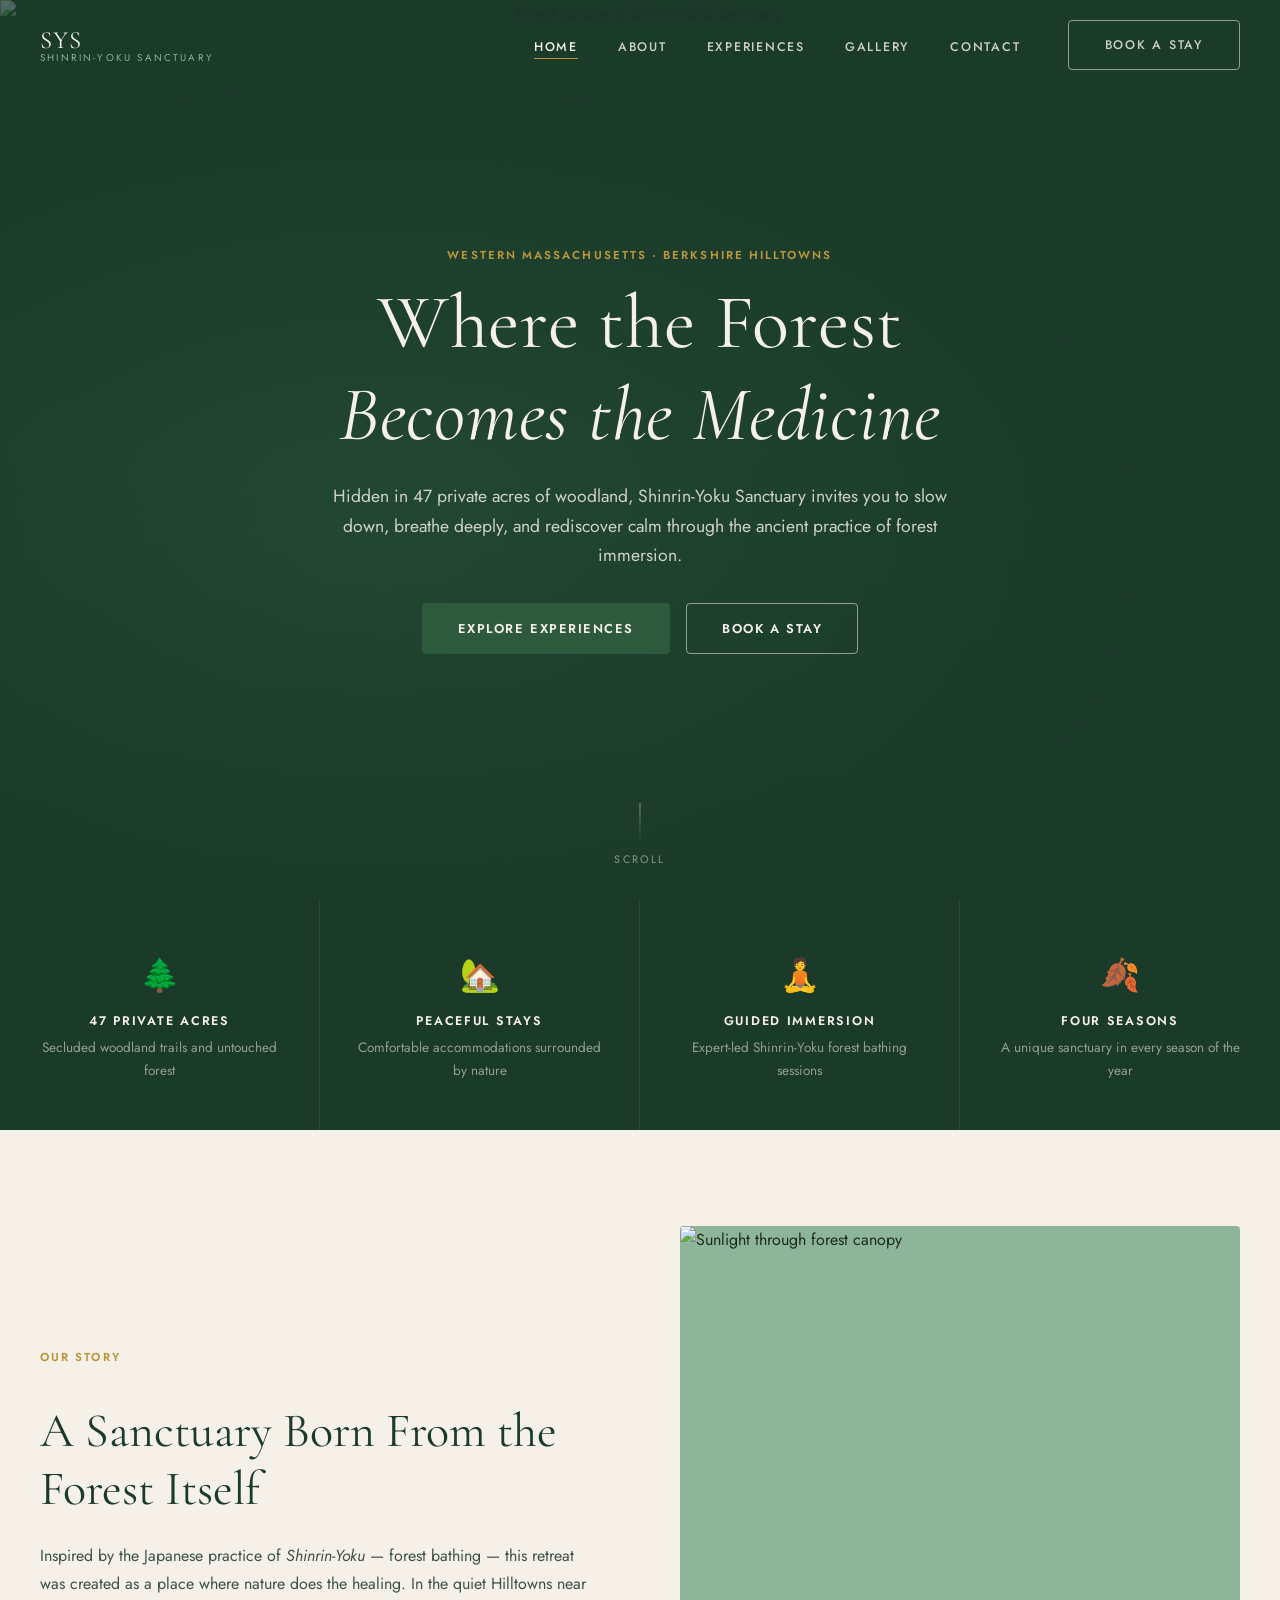
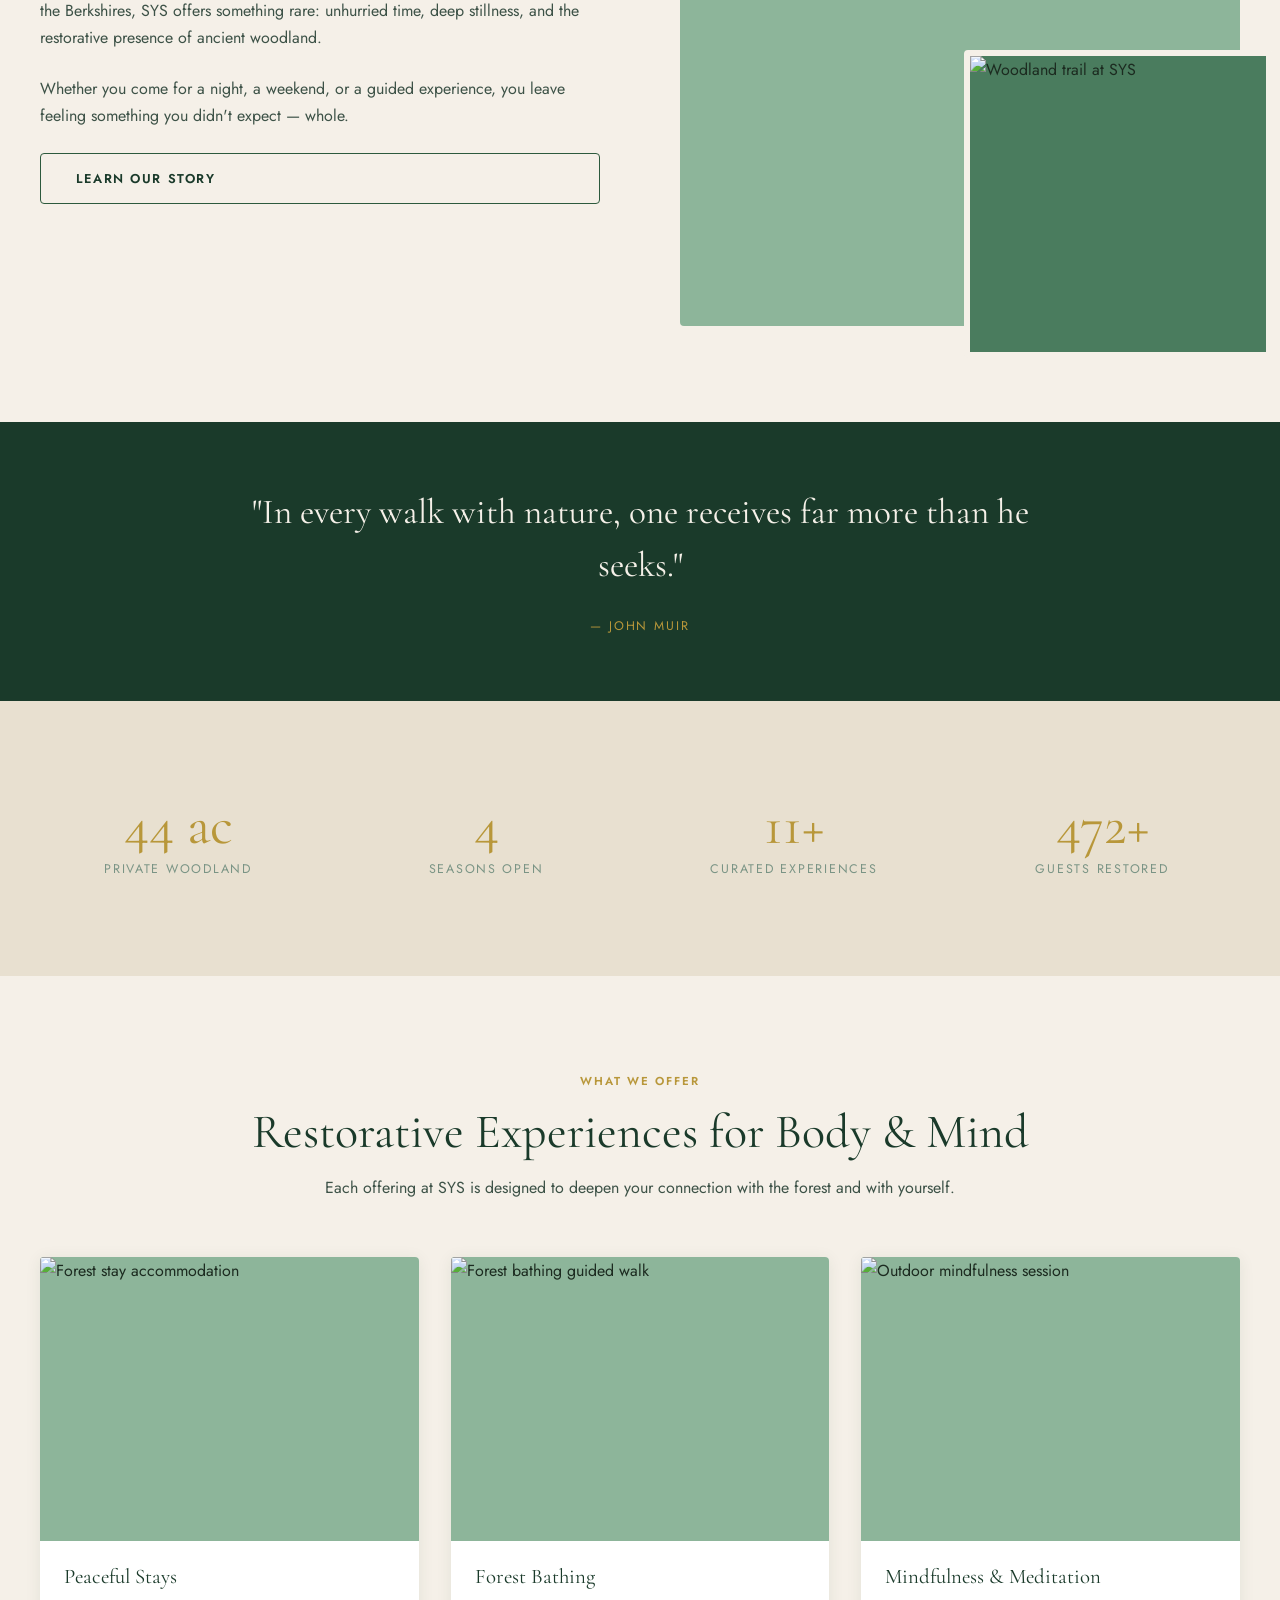
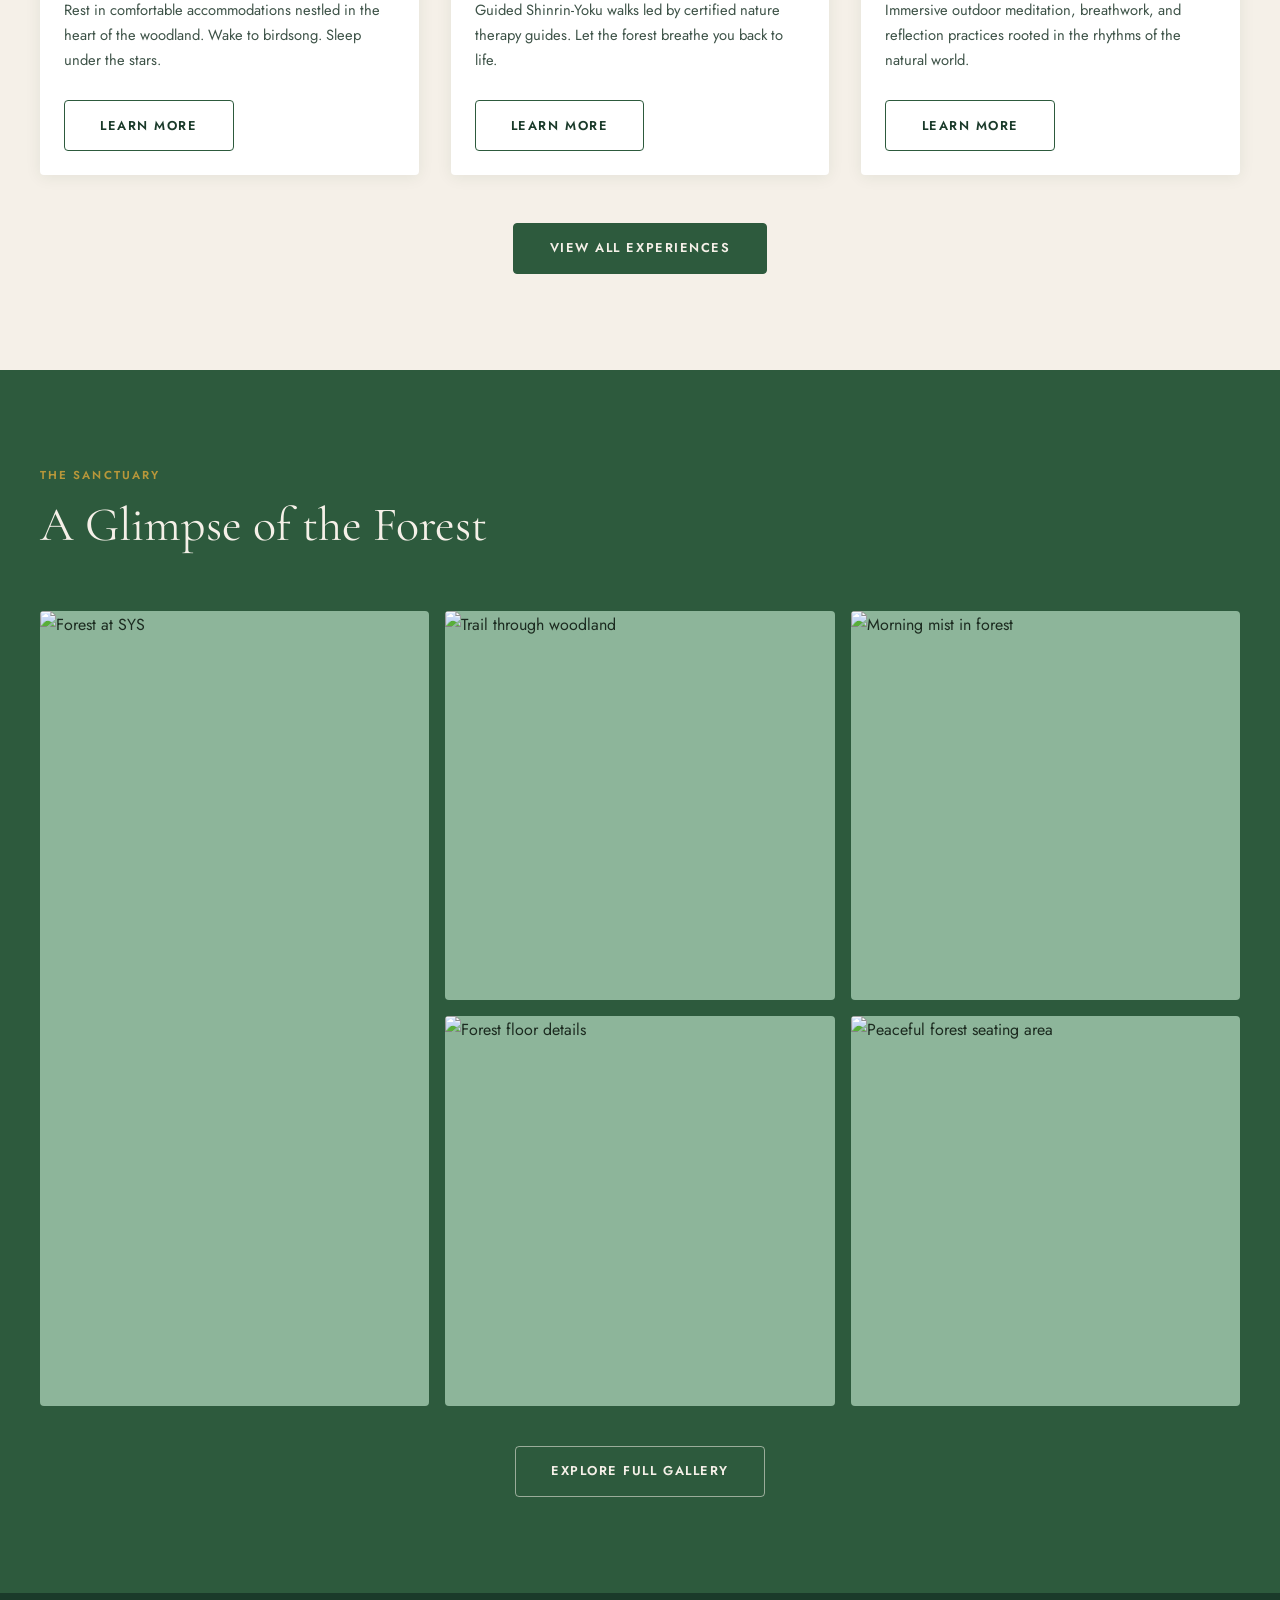
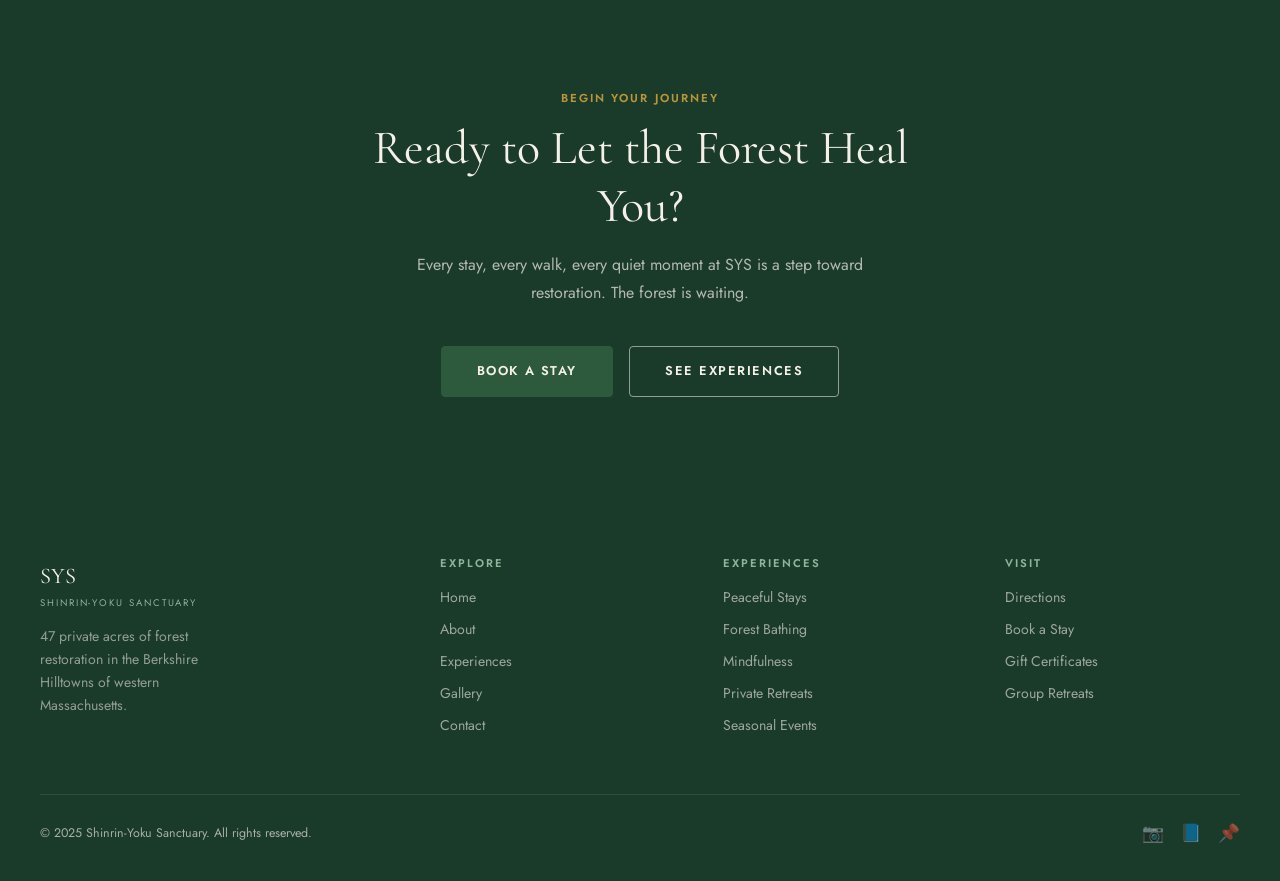
==== index.html @ 1805646a "Initial launch of SYS website 5-page static site for Shinrin-Yoku Sanctuary: Home, About, Experience" ====
<!DOCTYPE html>
<html lang="en">
<head>
  <meta charset="UTF-8">
  <meta name="viewport" content="width=device-width, initial-scale=1.0">
  <title>Shinrin-Yoku Sanctuary — Forest Retreat, Berkshire Hills</title>
  <meta name="description" content="Hidden in the quiet Hilltowns near the Berkshires, Shinrin-Yoku Sanctuary is a 47-acre private forest retreat offering peaceful stays, guided nature immersion, and restorative experiences.">
  <link rel="preconnect" href="https://fonts.googleapis.com">
  <link rel="preconnect" href="https://fonts.gstatic.com" crossorigin>
  <link href="https://fonts.googleapis.com/css2?family=Cormorant+Garamond:ital,wght@0,300;0,400;0,500;1,300;1,400&family=Jost:wght@300;400;500;600&display=swap" rel="stylesheet">
  <link rel="stylesheet" href="css/style.css">
  <style>
    /* Home-specific */
    .home-intro { display: grid; grid-template-columns: 1fr 1fr; gap: 5rem; align-items: center; }
    .home-intro-text { display: flex; flex-direction: column; gap: 1.5rem; }
    .home-intro-img { position: relative; }
    .home-intro-img .main-img { border-radius: var(--radius); aspect-ratio: 4/5; overflow: hidden; background: var(--green-pale); }
    .home-intro-img .main-img img { width: 100%; height: 100%; object-fit: cover; }
    .home-intro-img .accent-img {
      position: absolute;
      bottom: -2rem; right: -2rem;
      width: 55%;
      aspect-ratio: 1;
      border-radius: var(--radius);
      overflow: hidden;
      border: 6px solid var(--cream);
      background: var(--green-light);
    }
    .home-intro-img .accent-img img { width: 100%; height: 100%; object-fit: cover; }

    .experience-strip {
      background: var(--green-deep);
      padding: 0;
      display: grid;
      grid-template-columns: repeat(4, 1fr);
    }
    .exp-item {
      padding: 3rem 2rem;
      border-right: 1px solid rgba(245,240,232,0.08);
      text-align: center;
      transition: background var(--transition);
    }
    .exp-item:last-child { border-right: none; }
    .exp-item:hover { background: rgba(255,255,255,0.04); }
    .exp-item .exp-icon { font-size: 2rem; margin-bottom: 0.75rem; }
    .exp-item h4 { font-family: var(--font-sans); font-size: 0.78rem; letter-spacing: 0.14em; text-transform: uppercase; color: var(--cream); font-weight: 600; margin-bottom: 0.4rem; }
    .exp-item p { font-size: 0.85rem; color: rgba(245,240,232,0.55); max-width: none; }

    .preview-grid { display: grid; grid-template-columns: repeat(3, 1fr); grid-template-rows: auto auto; gap: 1rem; }
    .preview-grid .item-tall { grid-row: span 2; }
    .preview-item { aspect-ratio: 1; border-radius: var(--radius); overflow: hidden; background: var(--green-pale); position: relative; }
    .preview-item.item-tall { aspect-ratio: auto; }
    .preview-item img { width: 100%; height: 100%; object-fit: cover; transition: transform 0.5s ease; }
    .preview-item:hover img { transform: scale(1.04); }
    .preview-link {
      position: absolute; inset: 0;
      background: linear-gradient(to top, rgba(26,58,42,0.75) 0%, transparent 50%);
      display: flex; align-items: flex-end;
      padding: 1rem;
      opacity: 0; transition: opacity var(--transition);
    }
    .preview-item:hover .preview-link { opacity: 1; }
    .preview-link a { color: var(--cream); font-size: 0.75rem; letter-spacing: 0.12em; text-transform: uppercase; border-bottom: 1px solid rgba(245,240,232,0.5); padding-bottom: 2px; }

    @media (max-width: 900px) {
      .home-intro { grid-template-columns: 1fr; gap: 3rem; }
      .home-intro-img .accent-img { display: none; }
      .experience-strip { grid-template-columns: 1fr 1fr; }
      .preview-grid { grid-template-columns: 1fr 1fr; }
      .preview-grid .item-tall { grid-row: span 1; }
      .preview-item.item-tall { aspect-ratio: 1; }
    }
    @media (max-width: 600px) {
      .experience-strip { grid-template-columns: 1fr 1fr; }
      .preview-grid { grid-template-columns: 1fr 1fr; }
    }
  </style>
</head>
<body>

<!-- NAV -->
<nav class="nav" id="nav">
  <a href="index.html" class="nav-logo">
    <span class="logo-main">SYS</span>
    <span class="logo-sub">Shinrin-Yoku Sanctuary</span>
  </a>
  <ul class="nav-links">
    <li><a href="index.html">Home</a></li>
    <li><a href="about.html">About</a></li>
    <li><a href="services.html">Experiences</a></li>
    <li><a href="gallery.html">Gallery</a></li>
    <li><a href="contact.html">Contact</a></li>
    <li><a href="contact.html" class="btn btn-outline">Book a Stay</a></li>
  </ul>
  <button class="nav-hamburger" aria-label="Menu">
    <span></span><span></span><span></span>
  </button>
</nav>

<!-- MOBILE NAV -->
<div class="nav-mobile">
  <a href="index.html">Home</a>
  <a href="about.html">About</a>
  <a href="services.html">Experiences</a>
  <a href="gallery.html">Gallery</a>
  <a href="contact.html">Contact</a>
  <a href="contact.html" class="btn btn-outline">Book a Stay</a>
</div>

<!-- HERO -->
<section class="hero">
  <div class="hero-bg">
    <!-- Replace src with your own forest photo -->
    <img src="images/hero-forest.jpg" alt="Forest canopy at Shinrin-Yoku Sanctuary">
  </div>
  <div class="hero-overlay"></div>
  <div class="hero-content fade-in">
    <span class="section-label">Western Massachusetts · Berkshire Hilltowns</span>
    <h1>Where the Forest<br><em>Becomes the Medicine</em></h1>
    <p>Hidden in 47 private acres of woodland, Shinrin-Yoku Sanctuary invites you to slow down, breathe deeply, and rediscover calm through the ancient practice of forest immersion.</p>
    <div class="hero-cta">
      <a href="services.html" class="btn btn-primary">Explore Experiences</a>
      <a href="contact.html" class="btn btn-outline">Book a Stay</a>
    </div>
  </div>
  <div class="hero-scroll">
    <div class="scroll-line"></div>
    <span>Scroll</span>
  </div>
</section>

<!-- EXPERIENCE STRIP -->
<div class="experience-strip">
  <div class="exp-item">
    <div class="exp-icon">🌲</div>
    <h4>47 Private Acres</h4>
    <p>Secluded woodland trails and untouched forest</p>
  </div>
  <div class="exp-item">
    <div class="exp-icon">🏡</div>
    <h4>Peaceful Stays</h4>
    <p>Comfortable accommodations surrounded by nature</p>
  </div>
  <div class="exp-item">
    <div class="exp-icon">🧘</div>
    <h4>Guided Immersion</h4>
    <p>Expert-led Shinrin-Yoku forest bathing sessions</p>
  </div>
  <div class="exp-item">
    <div class="exp-icon">🍂</div>
    <h4>Four Seasons</h4>
    <p>A unique sanctuary in every season of the year</p>
  </div>
</div>

<!-- INTRO SECTION -->
<section class="section section-light">
  <div class="section-inner">
    <div class="home-intro">
      <div class="home-intro-text fade-in">
        <span class="section-label">Our Story</span>
        <h2>A Sanctuary Born From the Forest Itself</h2>
        <p>Inspired by the Japanese practice of <em>Shinrin-Yoku</em> — forest bathing — this retreat was created as a place where nature does the healing. In the quiet Hilltowns near the Berkshires, SYS offers something rare: unhurried time, deep stillness, and the restorative presence of ancient woodland.</p>
        <p>Whether you come for a night, a weekend, or a guided experience, you leave feeling something you didn't expect — whole.</p>
        <a href="about.html" class="btn btn-dark">Learn Our Story</a>
      </div>
      <div class="home-intro-img fade-in">
        <div class="main-img">
          <img src="images/about-forest.jpg" alt="Sunlight through forest canopy">
        </div>
        <div class="accent-img">
          <img src="images/about-trail.jpg" alt="Woodland trail at SYS">
        </div>
      </div>
    </div>
  </div>
</section>

<!-- QUOTE -->
<div class="quote-block fade-in">
  <blockquote>
    "In every walk with nature, one receives far more than he seeks."
  </blockquote>
  <cite>— John Muir</cite>
</div>

<!-- STATS -->
<section class="section section-mid">
  <div class="section-inner">
    <div class="stats-row fade-in">
      <div>
        <div class="stat-num" data-target="47" data-suffix=" ac">47 ac</div>
        <div class="stat-label">Private Woodland</div>
      </div>
      <div>
        <div class="stat-num" data-target="4" data-suffix="">4</div>
        <div class="stat-label">Seasons Open</div>
      </div>
      <div>
        <div class="stat-num" data-target="12" data-suffix="+">12+</div>
        <div class="stat-label">Curated Experiences</div>
      </div>
      <div>
        <div class="stat-num" data-target="500" data-suffix="+">500+</div>
        <div class="stat-label">Guests Restored</div>
      </div>
    </div>
  </div>
</section>

<!-- SERVICES PREVIEW -->
<section class="section section-light">
  <div class="section-inner">
    <div class="section-header centered fade-in">
      <span class="section-label">What We Offer</span>
      <h2>Restorative Experiences for Body &amp; Mind</h2>
      <p>Each offering at SYS is designed to deepen your connection with the forest and with yourself.</p>
    </div>
    <div class="card-grid">
      <div class="card fade-in">
        <div class="card-img"><img src="images/service-stays.jpg" alt="Forest stay accommodation"></div>
        <div class="card-body">
          <h3>Peaceful Stays</h3>
          <p>Rest in comfortable accommodations nestled in the heart of the woodland. Wake to birdsong. Sleep under the stars.</p>
          <br><a href="services.html" class="btn btn-dark" style="margin-top:auto;">Learn More</a>
        </div>
      </div>
      <div class="card fade-in">
        <div class="card-img"><img src="images/service-bathing.jpg" alt="Forest bathing guided walk"></div>
        <div class="card-body">
          <h3>Forest Bathing</h3>
          <p>Guided Shinrin-Yoku walks led by certified nature therapy guides. Let the forest breathe you back to life.</p>
          <br><a href="services.html" class="btn btn-dark" style="margin-top:auto;">Learn More</a>
        </div>
      </div>
      <div class="card fade-in">
        <div class="card-img"><img src="images/service-mindfulness.jpg" alt="Outdoor mindfulness session"></div>
        <div class="card-body">
          <h3>Mindfulness &amp; Meditation</h3>
          <p>Immersive outdoor meditation, breathwork, and reflection practices rooted in the rhythms of the natural world.</p>
          <br><a href="services.html" class="btn btn-dark" style="margin-top:auto;">Learn More</a>
        </div>
      </div>
    </div>
    <div style="text-align:center; margin-top:3rem;" class="fade-in">
      <a href="services.html" class="btn btn-primary">View All Experiences</a>
    </div>
  </div>
</section>

<!-- GALLERY PREVIEW -->
<section class="section section-forest">
  <div class="section-inner">
    <div class="section-header fade-in">
      <span class="section-label">The Sanctuary</span>
      <h2>A Glimpse of the Forest</h2>
    </div>
    <div class="preview-grid fade-in">
      <div class="preview-item item-tall">
        <img src="images/gallery-1.jpg" alt="Forest at SYS">
        <div class="preview-link"><a href="gallery.html">View Gallery</a></div>
      </div>
      <div class="preview-item">
        <img src="images/gallery-2.jpg" alt="Trail through woodland">
        <div class="preview-link"><a href="gallery.html">View Gallery</a></div>
      </div>
      <div class="preview-item">
        <img src="images/gallery-3.jpg" alt="Morning mist in forest">
        <div class="preview-link"><a href="gallery.html">View Gallery</a></div>
      </div>
      <div class="preview-item">
        <img src="images/gallery-4.jpg" alt="Forest floor details">
        <div class="preview-link"><a href="gallery.html">View Gallery</a></div>
      </div>
      <div class="preview-item">
        <img src="images/gallery-5.jpg" alt="Peaceful forest seating area">
        <div class="preview-link"><a href="gallery.html">View Gallery</a></div>
      </div>
    </div>
    <div style="text-align:center; margin-top:2.5rem;" class="fade-in">
      <a href="gallery.html" class="btn btn-outline">Explore Full Gallery</a>
    </div>
  </div>
</section>

<!-- CTA SECTION -->
<section class="section section-dark" style="text-align:center;">
  <div class="section-inner">
    <div class="fade-in">
      <span class="section-label">Begin Your Journey</span>
      <h2 style="color:var(--cream); max-width:600px; margin:0 auto 1rem;">Ready to Let the Forest Heal You?</h2>
      <p style="color:rgba(245,240,232,0.7); max-width:50ch; margin:0 auto 2.5rem;">Every stay, every walk, every quiet moment at SYS is a step toward restoration. The forest is waiting.</p>
      <div style="display:flex; gap:1rem; justify-content:center; flex-wrap:wrap;">
        <a href="contact.html" class="btn btn-primary">Book a Stay</a>
        <a href="services.html" class="btn btn-outline">See Experiences</a>
      </div>
    </div>
  </div>
</section>

<!-- FOOTER -->
<footer class="footer">
  <div class="footer-inner">
    <div class="footer-top">
      <div class="footer-brand">
        <div class="logo-main">SYS</div>
        <div class="logo-sub">Shinrin-Yoku Sanctuary</div>
        <p>47 private acres of forest restoration in the Berkshire Hilltowns of western Massachusetts.</p>
      </div>
      <div class="footer-col">
        <h4>Explore</h4>
        <a href="index.html">Home</a>
        <a href="about.html">About</a>
        <a href="services.html">Experiences</a>
        <a href="gallery.html">Gallery</a>
        <a href="contact.html">Contact</a>
      </div>
      <div class="footer-col">
        <h4>Experiences</h4>
        <a href="services.html">Peaceful Stays</a>
        <a href="services.html">Forest Bathing</a>
        <a href="services.html">Mindfulness</a>
        <a href="services.html">Private Retreats</a>
        <a href="services.html">Seasonal Events</a>
      </div>
      <div class="footer-col">
        <h4>Visit</h4>
        <a href="contact.html">Directions</a>
        <a href="contact.html">Book a Stay</a>
        <a href="contact.html">Gift Certificates</a>
        <a href="contact.html">Group Retreats</a>
      </div>
    </div>
    <div class="footer-bottom">
      <span>© 2025 Shinrin-Yoku Sanctuary. All rights reserved.</span>
      <div class="social-links">
        <a href="#" aria-label="Instagram">📷</a>
        <a href="#" aria-label="Facebook">📘</a>
        <a href="#" aria-label="Pinterest">📌</a>
      </div>
    </div>
  </div>
</footer>

<script src="js/main.js"></script>
</body>
</html>
---- css/style.css ----
/* =============================================
   SYS — Shinrin-Yoku Sanctuary
   Palette: Forest Green + Warm Cream
   ============================================= */

:root {
  --green-deep:   #1a3a2a;
  --green-mid:    #2d5a3d;
  --green-light:  #4a7c5e;
  --green-pale:   #8db59a;
  --cream:        #f5f0e8;
  --cream-dark:   #e8e0d0;
  --gold:         #b8973a;
  --text-dark:    #1c2b20;
  --text-mid:     #3d5247;
  --text-light:   #7a9485;
  --white:        #ffffff;

  --font-serif:   'Cormorant Garamond', 'Georgia', serif;
  --font-sans:    'Jost', 'Inter', system-ui, sans-serif;

  --radius:       4px;
  --transition:   0.3s ease;
  --max-width:    1200px;
}

/* ---- Reset ---- */
*, *::before, *::after { box-sizing: border-box; margin: 0; padding: 0; }
html { scroll-behavior: smooth; font-size: 16px; }
body {
  font-family: var(--font-sans);
  background: var(--cream);
  color: var(--text-dark);
  line-height: 1.7;
  overflow-x: hidden;
}
img, video { display: block; max-width: 100%; height: auto; }
a { color: inherit; text-decoration: none; }
ul { list-style: none; }

/* ---- Typography ---- */
h1, h2, h3, h4 {
  font-family: var(--font-serif);
  font-weight: 400;
  line-height: 1.2;
  color: var(--green-deep);
}
h1 { font-size: clamp(2.4rem, 6vw, 5rem); letter-spacing: 0.01em; }
h2 { font-size: clamp(1.8rem, 4vw, 3rem); }
h3 { font-size: clamp(1.3rem, 2.5vw, 1.9rem); }
h4 { font-size: 1.2rem; }
p  { font-size: 1rem; color: var(--text-mid); max-width: 68ch; }

.section-label {
  font-family: var(--font-sans);
  font-size: 0.72rem;
  font-weight: 600;
  letter-spacing: 0.18em;
  text-transform: uppercase;
  color: var(--gold);
  margin-bottom: 0.75rem;
  display: block;
}

/* ---- Buttons ---- */
.btn {
  display: inline-flex;
  align-items: center;
  gap: 0.5rem;
  padding: 0.85rem 2.2rem;
  border: 1px solid currentColor;
  border-radius: var(--radius);
  font-family: var(--font-sans);
  font-size: 0.8rem;
  font-weight: 600;
  letter-spacing: 0.12em;
  text-transform: uppercase;
  cursor: pointer;
  transition: background var(--transition), color var(--transition);
}
.btn-primary {
  background: var(--green-mid);
  color: var(--cream);
  border-color: var(--green-mid);
}
.btn-primary:hover { background: var(--green-deep); border-color: var(--green-deep); }
.btn-outline {
  background: transparent;
  color: var(--cream);
  border-color: rgba(245,240,232,0.55);
}
.btn-outline:hover { background: rgba(245,240,232,0.12); }
.btn-dark {
  background: transparent;
  color: var(--green-deep);
  border-color: var(--green-mid);
}
.btn-dark:hover { background: var(--green-deep); color: var(--cream); }

/* =============================================
   NAVIGATION
   ============================================= */
.nav {
  position: fixed;
  top: 0; left: 0; right: 0;
  z-index: 100;
  padding: 1.25rem 2.5rem;
  display: flex;
  align-items: center;
  justify-content: space-between;
  transition: background var(--transition), box-shadow var(--transition);
}
.nav.scrolled {
  background: rgba(26,58,42,0.97);
  box-shadow: 0 2px 24px rgba(0,0,0,0.18);
}
.nav-logo {
  display: flex;
  flex-direction: column;
  line-height: 1;
}
.nav-logo .logo-main {
  font-family: var(--font-serif);
  font-size: 1.55rem;
  color: var(--cream);
  letter-spacing: 0.04em;
}
.nav-logo .logo-sub {
  font-size: 0.62rem;
  letter-spacing: 0.22em;
  text-transform: uppercase;
  color: var(--green-pale);
}
.nav-links {
  display: flex;
  align-items: center;
  gap: 2.5rem;
}
.nav-links a {
  font-size: 0.78rem;
  letter-spacing: 0.14em;
  text-transform: uppercase;
  color: rgba(245,240,232,0.82);
  transition: color var(--transition);
  font-weight: 500;
}
.nav-links a:hover,
.nav-links a.active { color: var(--cream); }
.nav-links a.active { border-bottom: 1px solid var(--gold); padding-bottom: 2px; }
.nav-links .btn { margin-left: 0.5rem; }

.nav-hamburger {
  display: none;
  flex-direction: column;
  gap: 5px;
  cursor: pointer;
  background: none;
  border: none;
  padding: 4px;
}
.nav-hamburger span {
  display: block;
  width: 26px;
  height: 2px;
  background: var(--cream);
  transition: var(--transition);
}
.nav-hamburger.open span:nth-child(1) { transform: translateY(7px) rotate(45deg); }
.nav-hamburger.open span:nth-child(2) { opacity: 0; }
.nav-hamburger.open span:nth-child(3) { transform: translateY(-7px) rotate(-45deg); }

.nav-mobile {
  display: none;
  position: fixed;
  top: 0; left: 0; right: 0; bottom: 0;
  background: var(--green-deep);
  z-index: 99;
  flex-direction: column;
  align-items: center;
  justify-content: center;
  gap: 2.5rem;
}
.nav-mobile.open { display: flex; }
.nav-mobile a {
  font-family: var(--font-serif);
  font-size: 2rem;
  color: var(--cream);
  transition: color var(--transition);
}
.nav-mobile a:hover { color: var(--gold); }

/* =============================================
   HERO (shared base)
   ============================================= */
.hero {
  position: relative;
  height: 100vh;
  min-height: 600px;
  display: flex;
  align-items: center;
  justify-content: center;
  text-align: center;
  overflow: hidden;
}
.hero-bg {
  position: absolute;
  inset: 0;
  background: var(--green-deep);
  background-image:
    radial-gradient(ellipse at 30% 60%, rgba(45,90,61,0.6) 0%, transparent 60%),
    radial-gradient(ellipse at 70% 30%, rgba(26,58,42,0.8) 0%, transparent 55%);
}
.hero-bg img, .hero-bg video {
  position: absolute;
  inset: 0;
  width: 100%; height: 100%;
  object-fit: cover;
  opacity: 0.45;
}
.hero-overlay {
  position: absolute;
  inset: 0;
  background: linear-gradient(to bottom,
    rgba(26,58,42,0.4) 0%,
    rgba(26,58,42,0.25) 50%,
    rgba(26,58,42,0.65) 100%);
}
.hero-content {
  position: relative;
  z-index: 2;
  padding: 0 1.5rem;
  max-width: 860px;
}
.hero-content h1 { color: var(--cream); margin-bottom: 1.25rem; }
.hero-content p {
  color: rgba(245,240,232,0.82);
  font-size: 1.1rem;
  max-width: 58ch;
  margin: 0 auto 2rem;
}
.hero-cta { display: flex; gap: 1rem; justify-content: center; flex-wrap: wrap; }

.hero-scroll {
  position: absolute;
  bottom: 2rem;
  left: 50%;
  transform: translateX(-50%);
  z-index: 2;
  display: flex;
  flex-direction: column;
  align-items: center;
  gap: 0.4rem;
  color: rgba(245,240,232,0.5);
  font-size: 0.68rem;
  letter-spacing: 0.2em;
  text-transform: uppercase;
}
.hero-scroll .scroll-line {
  width: 1px;
  height: 40px;
  background: linear-gradient(to bottom, rgba(245,240,232,0.5), transparent);
  animation: scrollLine 2s ease-in-out infinite;
}
@keyframes scrollLine {
  0%,100% { transform: scaleY(1); opacity: 0.5; }
  50% { transform: scaleY(0.5); opacity: 1; }
}

/* =============================================
   SECTIONS (shared)
   ============================================= */
.section { padding: 6rem 2.5rem; }
.section-inner { max-width: var(--max-width); margin: 0 auto; }
.section-header { margin-bottom: 3.5rem; }
.section-header.centered { text-align: center; }
.section-header.centered p { margin: 0.75rem auto 0; }
.section-header p { margin-top: 0.75rem; }

.section-light  { background: var(--cream); }
.section-dark   { background: var(--green-deep); }
.section-dark h1, .section-dark h2, .section-dark h3, .section-dark h4 { color: var(--cream); }
.section-dark p  { color: rgba(245,240,232,0.72); }
.section-dark .section-label { color: var(--gold); }
.section-mid    { background: var(--cream-dark); }
.section-forest { background: var(--green-mid); }
.section-forest h2, .section-forest h3, .section-forest h4 { color: var(--cream); }
.section-forest p { color: rgba(245,240,232,0.78); }

/* =============================================
   CARD GRID
   ============================================= */
.card-grid {
  display: grid;
  grid-template-columns: repeat(auto-fit, minmax(280px, 1fr));
  gap: 2rem;
}
.card {
  background: var(--white);
  border-radius: var(--radius);
  overflow: hidden;
  box-shadow: 0 2px 16px rgba(26,58,42,0.08);
  transition: transform var(--transition), box-shadow var(--transition);
}
.card:hover {
  transform: translateY(-4px);
  box-shadow: 0 8px 32px rgba(26,58,42,0.14);
}
.card-img { aspect-ratio: 4/3; overflow: hidden; background: var(--green-pale); }
.card-img img { width: 100%; height: 100%; object-fit: cover; transition: transform 0.6s ease; }
.card:hover .card-img img { transform: scale(1.04); }
.card-body { padding: 1.5rem; }
.card-body h3 { font-size: 1.3rem; margin-bottom: 0.5rem; }
.card-body p  { font-size: 0.92rem; }

/* =============================================
   MASONRY GALLERY
   ============================================= */
.masonry {
  column-count: 3;
  column-gap: 1rem;
}
.masonry-item {
  break-inside: avoid;
  margin-bottom: 1rem;
  border-radius: var(--radius);
  overflow: hidden;
  position: relative;
  cursor: pointer;
  background: var(--green-mid);
}
.masonry-item img,
.masonry-item video {
  width: 100%;
  display: block;
  transition: transform 0.5s ease;
}
.masonry-item:hover img,
.masonry-item:hover video { transform: scale(1.03); }
.masonry-item .overlay {
  position: absolute;
  inset: 0;
  background: linear-gradient(to top, rgba(26,58,42,0.7) 0%, transparent 55%);
  opacity: 0;
  transition: opacity var(--transition);
  display: flex;
  align-items: flex-end;
  padding: 1rem;
}
.masonry-item:hover .overlay { opacity: 1; }
.masonry-item .overlay span {
  color: var(--cream);
  font-size: 0.8rem;
  letter-spacing: 0.1em;
  text-transform: uppercase;
}
.masonry-placeholder {
  background: var(--green-light);
  display: flex;
  align-items: center;
  justify-content: center;
  color: rgba(245,240,232,0.4);
  font-size: 2rem;
}

/* Lightbox */
.lightbox {
  display: none;
  position: fixed;
  inset: 0;
  background: rgba(10,20,14,0.95);
  z-index: 200;
  align-items: center;
  justify-content: center;
}
.lightbox.open { display: flex; }
.lightbox-content {
  max-width: 90vw;
  max-height: 90vh;
  position: relative;
}
.lightbox-content img { max-height: 90vh; border-radius: var(--radius); }
.lightbox-close {
  position: absolute;
  top: -2.5rem; right: 0;
  background: none; border: none;
  color: var(--cream); font-size: 1.8rem;
  cursor: pointer; opacity: 0.7;
  transition: opacity var(--transition);
}
.lightbox-close:hover { opacity: 1; }

/* =============================================
   TWO-COLUMN SPLIT
   ============================================= */
.split { display: grid; grid-template-columns: 1fr 1fr; gap: 5rem; align-items: center; }
.split.reverse .split-img { order: -1; }
.split-img { border-radius: var(--radius); overflow: hidden; aspect-ratio: 4/5; background: var(--green-pale); }
.split-img img { width: 100%; height: 100%; object-fit: cover; }
.split-text { display: flex; flex-direction: column; gap: 1.25rem; }
.split-text p { font-size: 1.05rem; }

/* =============================================
   STATS ROW
   ============================================= */
.stats-row { display: grid; grid-template-columns: repeat(auto-fit, minmax(160px, 1fr)); gap: 2rem; text-align: center; }
.stat-num { font-family: var(--font-serif); font-size: 3.5rem; color: var(--gold); line-height: 1; }
.stat-label { font-size: 0.78rem; letter-spacing: 0.14em; text-transform: uppercase; color: var(--text-light); margin-top: 0.4rem; }

/* =============================================
   QUOTE / TESTIMONIAL
   ============================================= */
.quote-block {
  text-align: center;
  padding: 4rem 2rem;
  background: var(--green-deep);
}
.quote-block blockquote {
  font-family: var(--font-serif);
  font-size: clamp(1.4rem, 3vw, 2.2rem);
  color: var(--cream);
  max-width: 820px;
  margin: 0 auto;
  line-height: 1.5;
}
.quote-block cite {
  display: block;
  margin-top: 1.5rem;
  font-size: 0.78rem;
  letter-spacing: 0.16em;
  text-transform: uppercase;
  color: var(--gold);
  font-style: normal;
}

/* =============================================
   CONTACT
   ============================================= */
.contact-grid { display: grid; grid-template-columns: 1fr 1.2fr; gap: 4rem; align-items: start; }
.contact-info { display: flex; flex-direction: column; gap: 2rem; }
.contact-item { display: flex; gap: 1rem; align-items: flex-start; }
.contact-icon {
  width: 44px; height: 44px;
  background: var(--green-mid);
  border-radius: 50%;
  display: flex; align-items: center; justify-content: center;
  flex-shrink: 0;
  font-size: 1.1rem;
}
.contact-item h4 { font-family: var(--font-sans); font-size: 0.75rem; letter-spacing: 0.14em; text-transform: uppercase; color: var(--text-light); margin-bottom: 0.2rem; }
.contact-item p { font-size: 0.95rem; max-width: none; }

.contact-form { display: flex; flex-direction: column; gap: 1.2rem; }
.form-row { display: grid; grid-template-columns: 1fr 1fr; gap: 1rem; }
.form-group { display: flex; flex-direction: column; gap: 0.4rem; }
.form-group label { font-size: 0.75rem; letter-spacing: 0.12em; text-transform: uppercase; color: var(--text-light); font-weight: 600; }
.form-group input,
.form-group textarea,
.form-group select {
  padding: 0.85rem 1rem;
  border: 1px solid var(--cream-dark);
  border-radius: var(--radius);
  background: var(--white);
  font-family: var(--font-sans);
  font-size: 0.95rem;
  color: var(--text-dark);
  transition: border-color var(--transition), box-shadow var(--transition);
  outline: none;
}
.form-group input:focus,
.form-group textarea:focus,
.form-group select:focus {
  border-color: var(--green-light);
  box-shadow: 0 0 0 3px rgba(74,124,94,0.15);
}
.form-group textarea { resize: vertical; min-height: 120px; }

.map-embed { border-radius: var(--radius); overflow: hidden; margin-top: 2rem; }
.map-embed iframe { width: 100%; height: 340px; border: none; display: block; }

/* =============================================
   FOOTER
   ============================================= */
.footer {
  background: var(--green-deep);
  color: rgba(245,240,232,0.65);
  padding: 4rem 2.5rem 2rem;
}
.footer-inner { max-width: var(--max-width); margin: 0 auto; }
.footer-top { display: grid; grid-template-columns: 1.5fr 1fr 1fr 1fr; gap: 3rem; margin-bottom: 3rem; }
.footer-brand .logo-main { font-family: var(--font-serif); font-size: 1.4rem; color: var(--cream); }
.footer-brand .logo-sub { font-size: 0.6rem; letter-spacing: 0.2em; text-transform: uppercase; color: var(--green-pale); }
.footer-brand p { margin-top: 0.85rem; font-size: 0.88rem; line-height: 1.65; color: rgba(245,240,232,0.55); max-width: 26ch; }
.footer-col h4 { font-family: var(--font-sans); font-size: 0.7rem; letter-spacing: 0.18em; text-transform: uppercase; color: var(--green-pale); margin-bottom: 1rem; font-weight: 600; }
.footer-col a { display: block; font-size: 0.88rem; color: rgba(245,240,232,0.6); margin-bottom: 0.5rem; transition: color var(--transition); }
.footer-col a:hover { color: var(--cream); }
.footer-bottom { border-top: 1px solid rgba(245,240,232,0.1); padding-top: 1.5rem; display: flex; justify-content: space-between; align-items: center; font-size: 0.78rem; }
.social-links { display: flex; gap: 1rem; }
.social-links a { color: rgba(245,240,232,0.5); transition: color var(--transition); font-size: 1.1rem; }
.social-links a:hover { color: var(--cream); }

/* =============================================
   PAGE HERO (inner pages)
   ============================================= */
.page-hero {
  height: 50vh;
  min-height: 380px;
  position: relative;
  display: flex;
  align-items: flex-end;
  padding: 4rem 2.5rem;
  overflow: hidden;
}
.page-hero-bg {
  position: absolute; inset: 0;
  background: var(--green-deep);
}
.page-hero-bg img {
  position: absolute; inset: 0;
  width: 100%; height: 100%;
  object-fit: cover;
  opacity: 0.4;
}
.page-hero-overlay {
  position: absolute; inset: 0;
  background: linear-gradient(to right, rgba(26,58,42,0.85) 0%, rgba(26,58,42,0.3) 100%);
}
.page-hero-content {
  position: relative; z-index: 2;
  max-width: var(--max-width);
  margin: 0 auto;
  width: 100%;
}
.page-hero-content h1 { color: var(--cream); font-size: clamp(2rem, 5vw, 3.5rem); }
.page-hero-content p { color: rgba(245,240,232,0.75); font-size: 1.05rem; margin-top: 0.75rem; max-width: 52ch; }

/* =============================================
   SERVICES
   ============================================= */
.services-grid { display: grid; grid-template-columns: repeat(auto-fit, minmax(300px, 1fr)); gap: 2rem; }
.service-card {
  background: var(--white);
  border-radius: var(--radius);
  padding: 2.5rem;
  box-shadow: 0 2px 16px rgba(26,58,42,0.07);
  border-top: 3px solid var(--green-light);
  transition: transform var(--transition), box-shadow var(--transition);
  display: flex;
  flex-direction: column;
  gap: 1rem;
}
.service-card:hover { transform: translateY(-4px); box-shadow: 0 8px 32px rgba(26,58,42,0.13); }
.service-icon { font-size: 2.2rem; }
.service-card h3 { font-size: 1.4rem; }
.service-card p { font-size: 0.93rem; flex: 1; }
.service-price { font-family: var(--font-serif); font-size: 1.6rem; color: var(--gold); }
.service-price span { font-family: var(--font-sans); font-size: 0.78rem; color: var(--text-light); margin-left: 0.3rem; }

/* =============================================
   ABOUT TIMELINE
   ============================================= */
.timeline { display: flex; flex-direction: column; gap: 0; }
.timeline-item { display: grid; grid-template-columns: 80px 1fr; gap: 2rem; padding-bottom: 2.5rem; position: relative; }
.timeline-item::before {
  content: '';
  position: absolute;
  left: 39px; top: 28px; bottom: 0;
  width: 1px;
  background: var(--green-pale);
}
.timeline-item:last-child::before { display: none; }
.timeline-year { font-family: var(--font-serif); font-size: 1.3rem; color: var(--gold); padding-top: 0.2rem; }
.timeline-dot {
  position: absolute;
  left: 33px; top: 10px;
  width: 13px; height: 13px;
  border-radius: 50%;
  background: var(--green-mid);
  border: 2px solid var(--green-pale);
}
.timeline-body h4 { font-family: var(--font-sans); font-weight: 600; color: var(--green-deep); margin-bottom: 0.4rem; font-size: 1rem; }
.timeline-body p { font-size: 0.93rem; }

/* =============================================
   TEAM
   ============================================= */
.team-grid { display: grid; grid-template-columns: repeat(auto-fit, minmax(240px, 1fr)); gap: 2rem; }
.team-card { text-align: center; }
.team-avatar {
  width: 140px; height: 140px;
  border-radius: 50%;
  background: var(--green-pale);
  margin: 0 auto 1.25rem;
  overflow: hidden;
  border: 3px solid var(--cream-dark);
}
.team-avatar img { width: 100%; height: 100%; object-fit: cover; }
.team-card h3 { font-size: 1.2rem; }
.team-card .role { font-size: 0.78rem; letter-spacing: 0.14em; text-transform: uppercase; color: var(--gold); margin-top: 0.25rem; }
.team-card p { font-size: 0.88rem; margin-top: 0.75rem; }

/* =============================================
   GALLERY FILTERS
   ============================================= */
.gallery-filters {
  display: flex;
  gap: 0.6rem;
  flex-wrap: wrap;
  margin-bottom: 2rem;
}
.filter-btn {
  padding: 0.5rem 1.4rem;
  border: 1px solid var(--cream-dark);
  border-radius: 99px;
  background: transparent;
  font-family: var(--font-sans);
  font-size: 0.78rem;
  letter-spacing: 0.1em;
  text-transform: uppercase;
  color: var(--text-mid);
  cursor: pointer;
  transition: all var(--transition);
}
.filter-btn:hover,
.filter-btn.active {
  background: var(--green-mid);
  color: var(--cream);
  border-color: var(--green-mid);
}

/* =============================================
   UPLOAD ZONE (Gallery)
   ============================================= */
.upload-zone {
  border: 2px dashed var(--green-pale);
  border-radius: var(--radius);
  padding: 3rem 2rem;
  text-align: center;
  color: var(--text-light);
  margin-bottom: 2.5rem;
  cursor: pointer;
  transition: border-color var(--transition), background var(--transition);
}
.upload-zone:hover, .upload-zone.dragover {
  border-color: var(--green-mid);
  background: rgba(45,90,61,0.05);
}
.upload-zone .upload-icon { font-size: 2.5rem; margin-bottom: 0.75rem; }
.upload-zone p { font-size: 0.9rem; max-width: none; }
.upload-zone input[type="file"] { display: none; }

/* =============================================
   RESPONSIVE
   ============================================= */
@media (max-width: 900px) {
  .split { grid-template-columns: 1fr; gap: 2.5rem; }
  .split.reverse .split-img { order: 0; }
  .split-img { aspect-ratio: 16/9; }
  .masonry { column-count: 2; }
  .contact-grid { grid-template-columns: 1fr; }
  .footer-top { grid-template-columns: 1fr 1fr; gap: 2rem; }
}
@media (max-width: 600px) {
  .nav-links { display: none; }
  .nav-hamburger { display: flex; }
  .masonry { column-count: 1; }
  .form-row { grid-template-columns: 1fr; }
  .footer-top { grid-template-columns: 1fr; }
  .footer-bottom { flex-direction: column; gap: 1rem; text-align: center; }
  .section { padding: 4rem 1.25rem; }
  .stats-row { grid-template-columns: 1fr 1fr; }
}

/* =============================================
   ANIMATIONS
   ============================================= */
.fade-in {
  opacity: 0;
  transform: translateY(24px);
  transition: opacity 0.7s ease, transform 0.7s ease;
}
.fade-in.visible { opacity: 1; transform: none; }
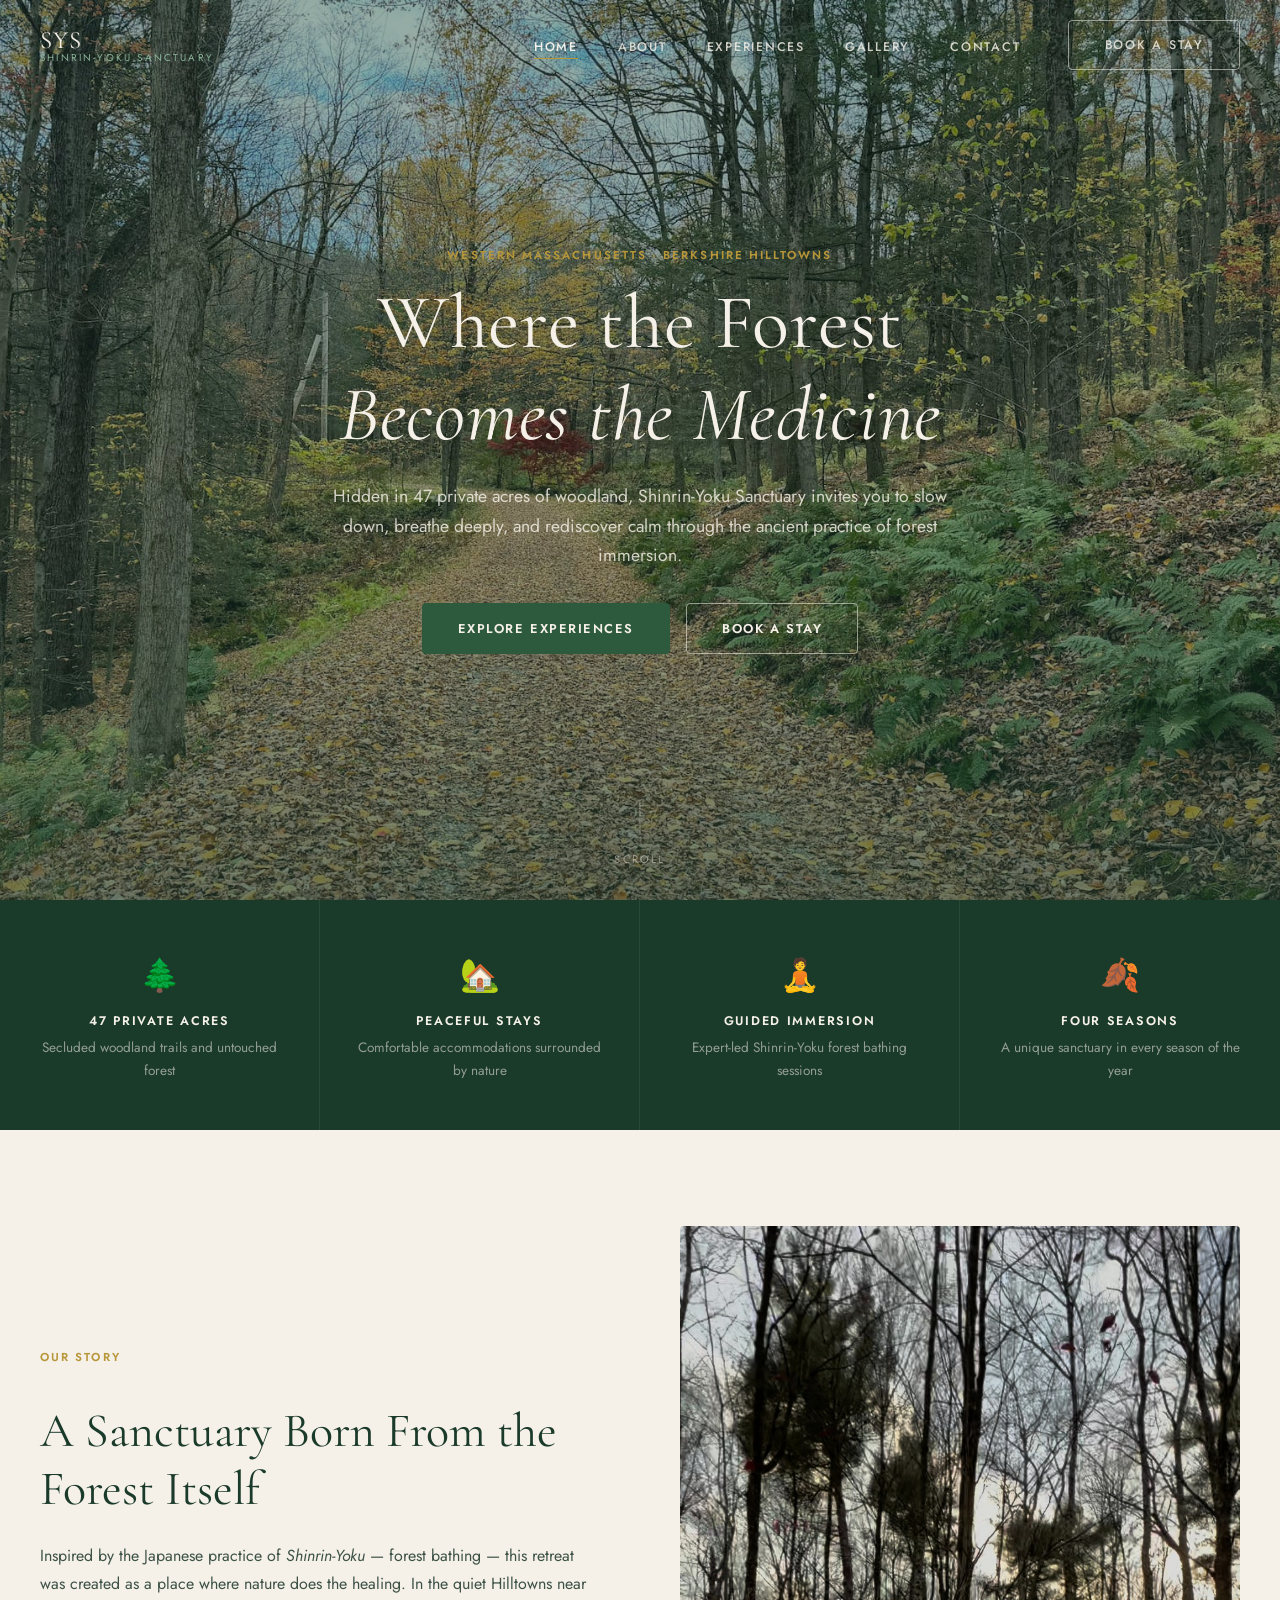
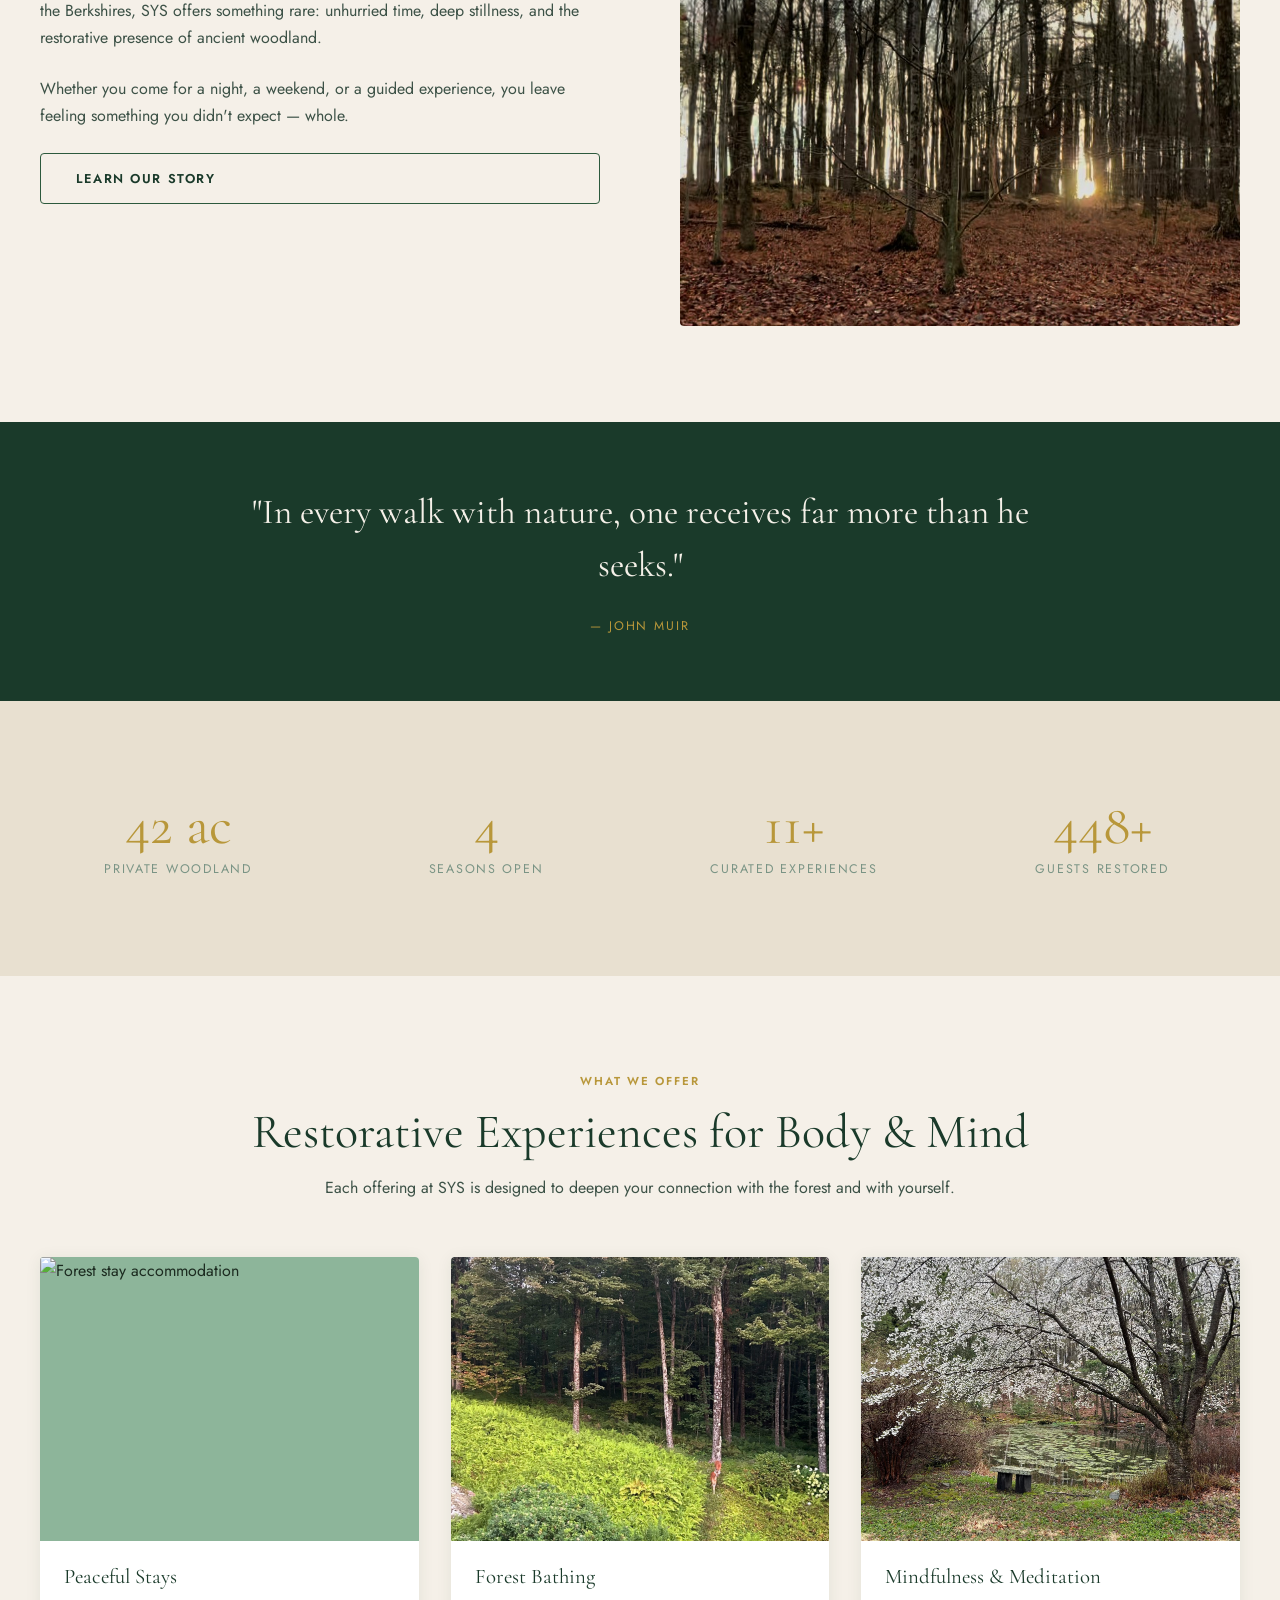
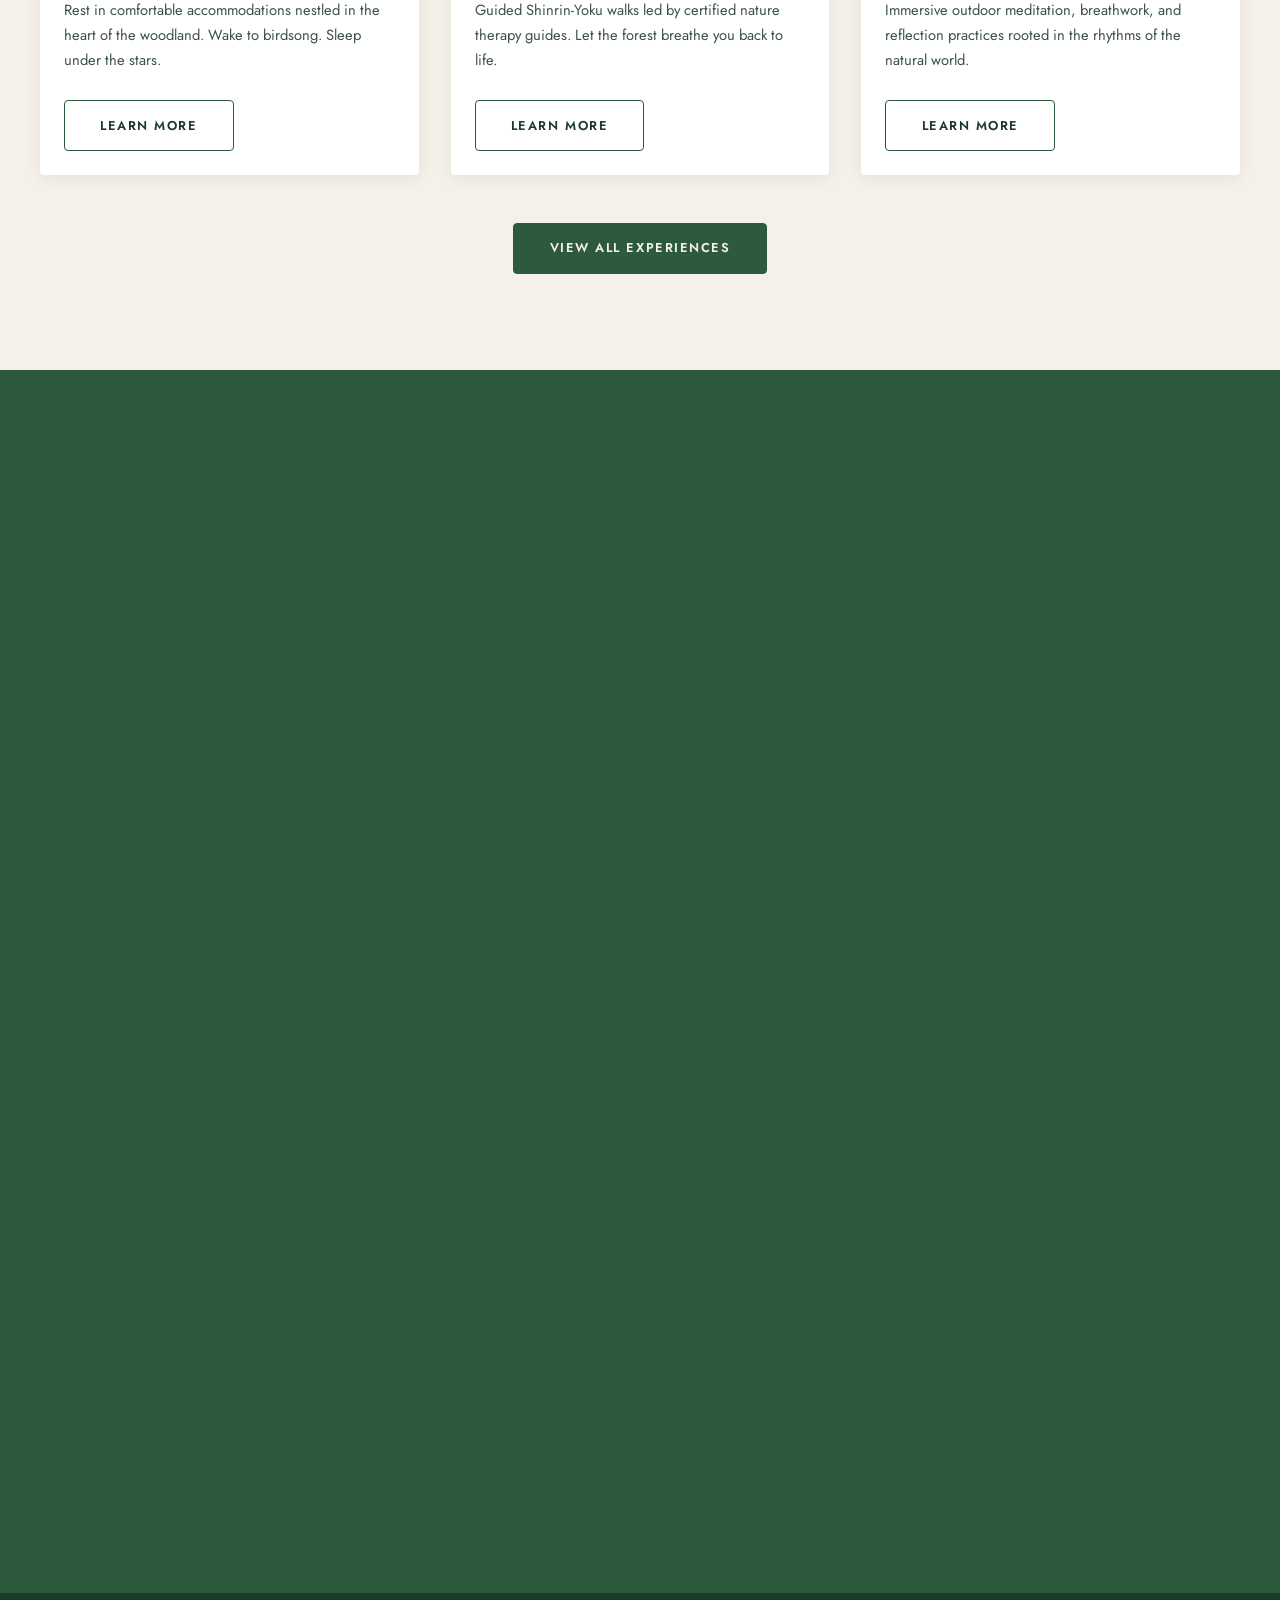
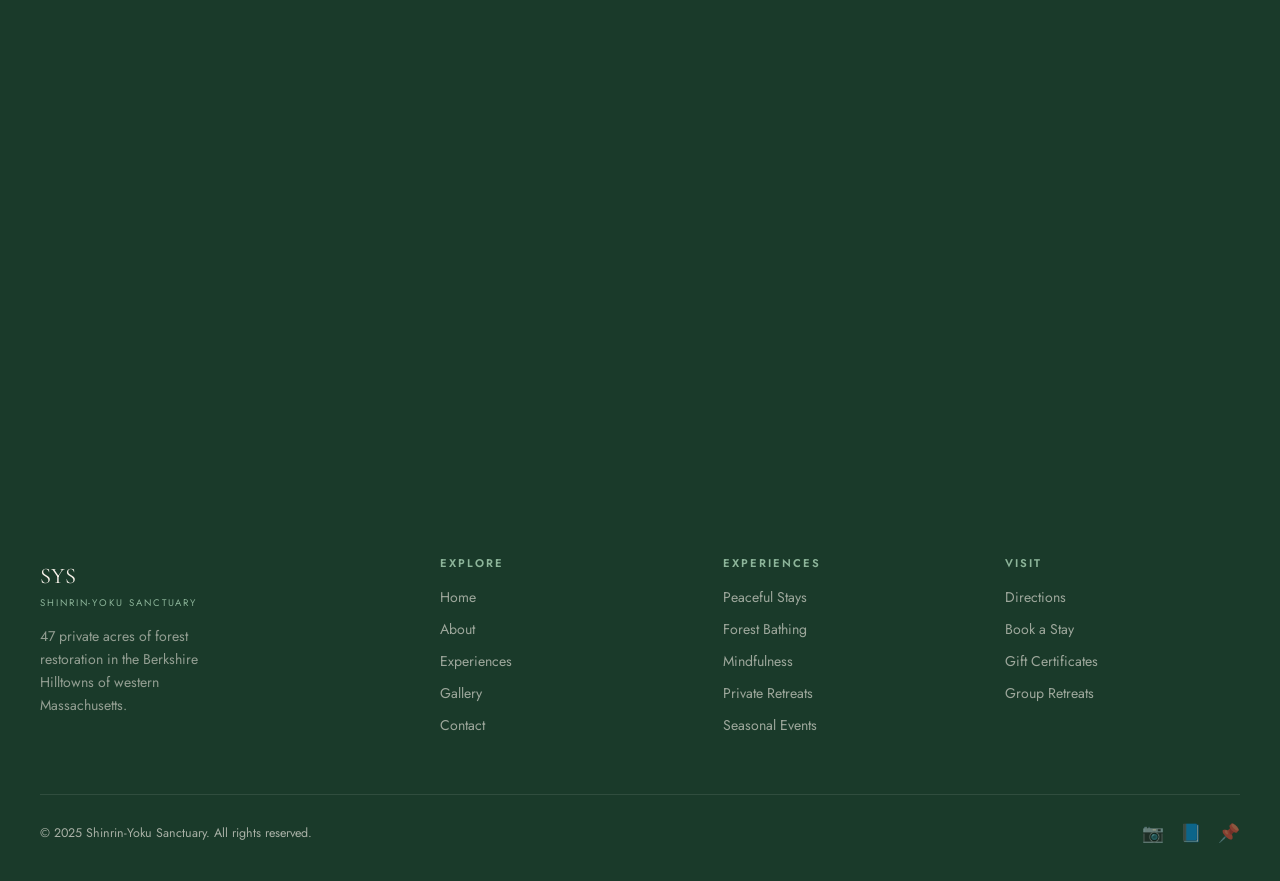
==== commit 2c668708: "Clean up Our Story section and brighten hero - Remove accent overlay image, keep single main photo -" ====
--- a/index.html
+++ b/index.html
@@ -168,9 +168,6 @@
         <div class="main-img">
           <img src="images/about-forest.jpg" alt="Sunlight through forest canopy">
         </div>
-        <div class="accent-img">
-          <img src="images/about-trail.jpg" alt="Woodland trail at SYS">
-        </div>
       </div>
     </div>
   </div>
--- a/css/style.css
+++ b/css/style.css
@@ -215,15 +215,15 @@
   inset: 0;
   width: 100%; height: 100%;
   object-fit: cover;
-  opacity: 0.45;
+  opacity: 0.72;
 }
 .hero-overlay {
   position: absolute;
   inset: 0;
   background: linear-gradient(to bottom,
-    rgba(26,58,42,0.4) 0%,
-    rgba(26,58,42,0.25) 50%,
-    rgba(26,58,42,0.65) 100%);
+    rgba(26,58,42,0.2) 0%,
+    rgba(26,58,42,0.1) 50%,
+    rgba(26,58,42,0.45) 100%);
 }
 .hero-content {
   position: relative;
@@ -353,6 +353,52 @@
   letter-spacing: 0.1em;
   text-transform: uppercase;
 }
+
+/* Sound toggle button on video tiles */
+.sound-btn {
+  position: absolute;
+  top: 0.65rem;
+  right: 0.65rem;
+  width: 32px;
+  height: 32px;
+  border-radius: 50%;
+  background: rgba(26,58,42,0.72);
+  border: 1px solid rgba(245,240,232,0.25);
+  color: var(--cream);
+  font-size: 0.95rem;
+  display: flex;
+  align-items: center;
+  justify-content: center;
+  cursor: pointer;
+  z-index: 3;
+  opacity: 0;
+  transition: opacity var(--transition), background var(--transition);
+  backdrop-filter: blur(4px);
+  line-height: 1;
+}
+.masonry-item:hover .sound-btn { opacity: 1; }
+.sound-btn:hover { background: rgba(26,58,42,0.95); }
+
+/* Video badge */
+.video-badge {
+  position: absolute;
+  top: 0.65rem;
+  left: 0.65rem;
+  background: rgba(26,58,42,0.72);
+  color: var(--cream);
+  font-size: 0.6rem;
+  letter-spacing: 0.14em;
+  text-transform: uppercase;
+  padding: 0.25rem 0.6rem;
+  border-radius: 99px;
+  border: 1px solid rgba(245,240,232,0.2);
+  backdrop-filter: blur(4px);
+  z-index: 3;
+  opacity: 0;
+  transition: opacity var(--transition);
+}
+.masonry-item:hover .video-badge { opacity: 1; }
+
 .masonry-placeholder {
   background: var(--green-light);
   display: flex;
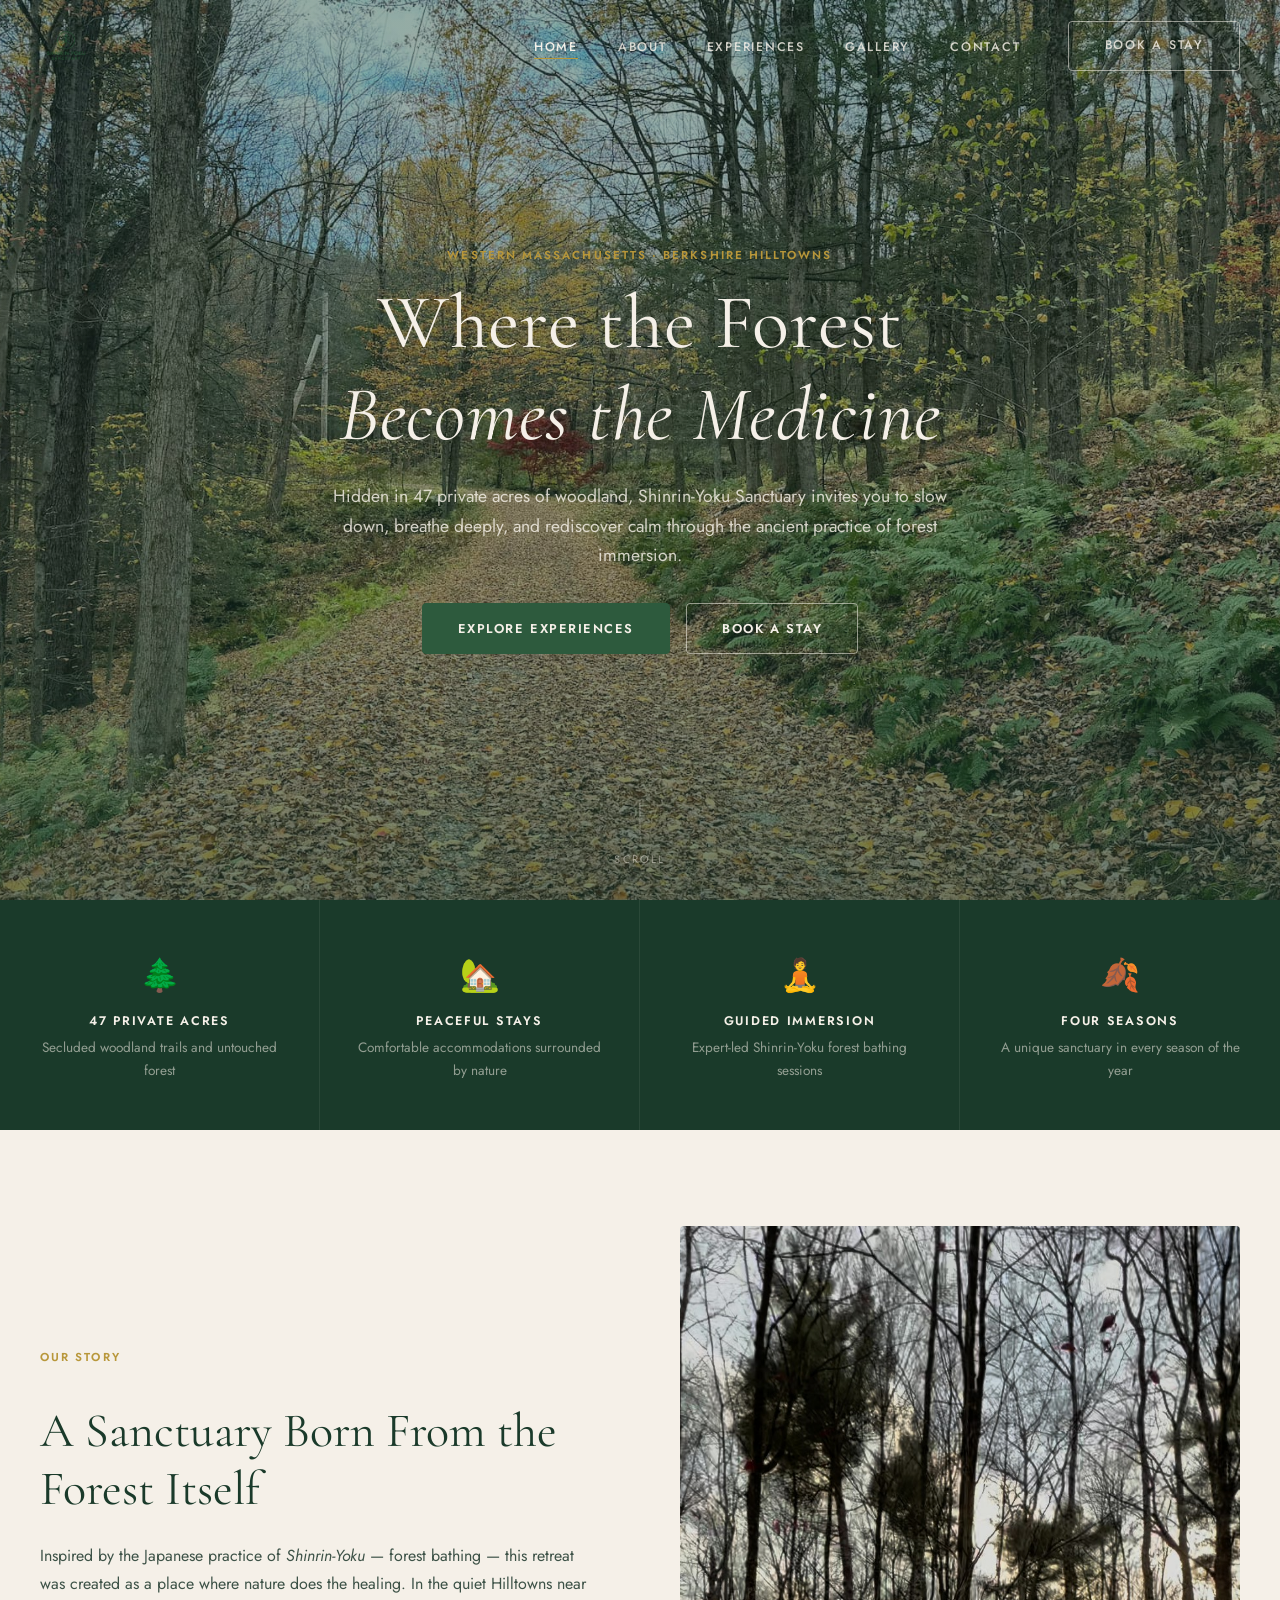
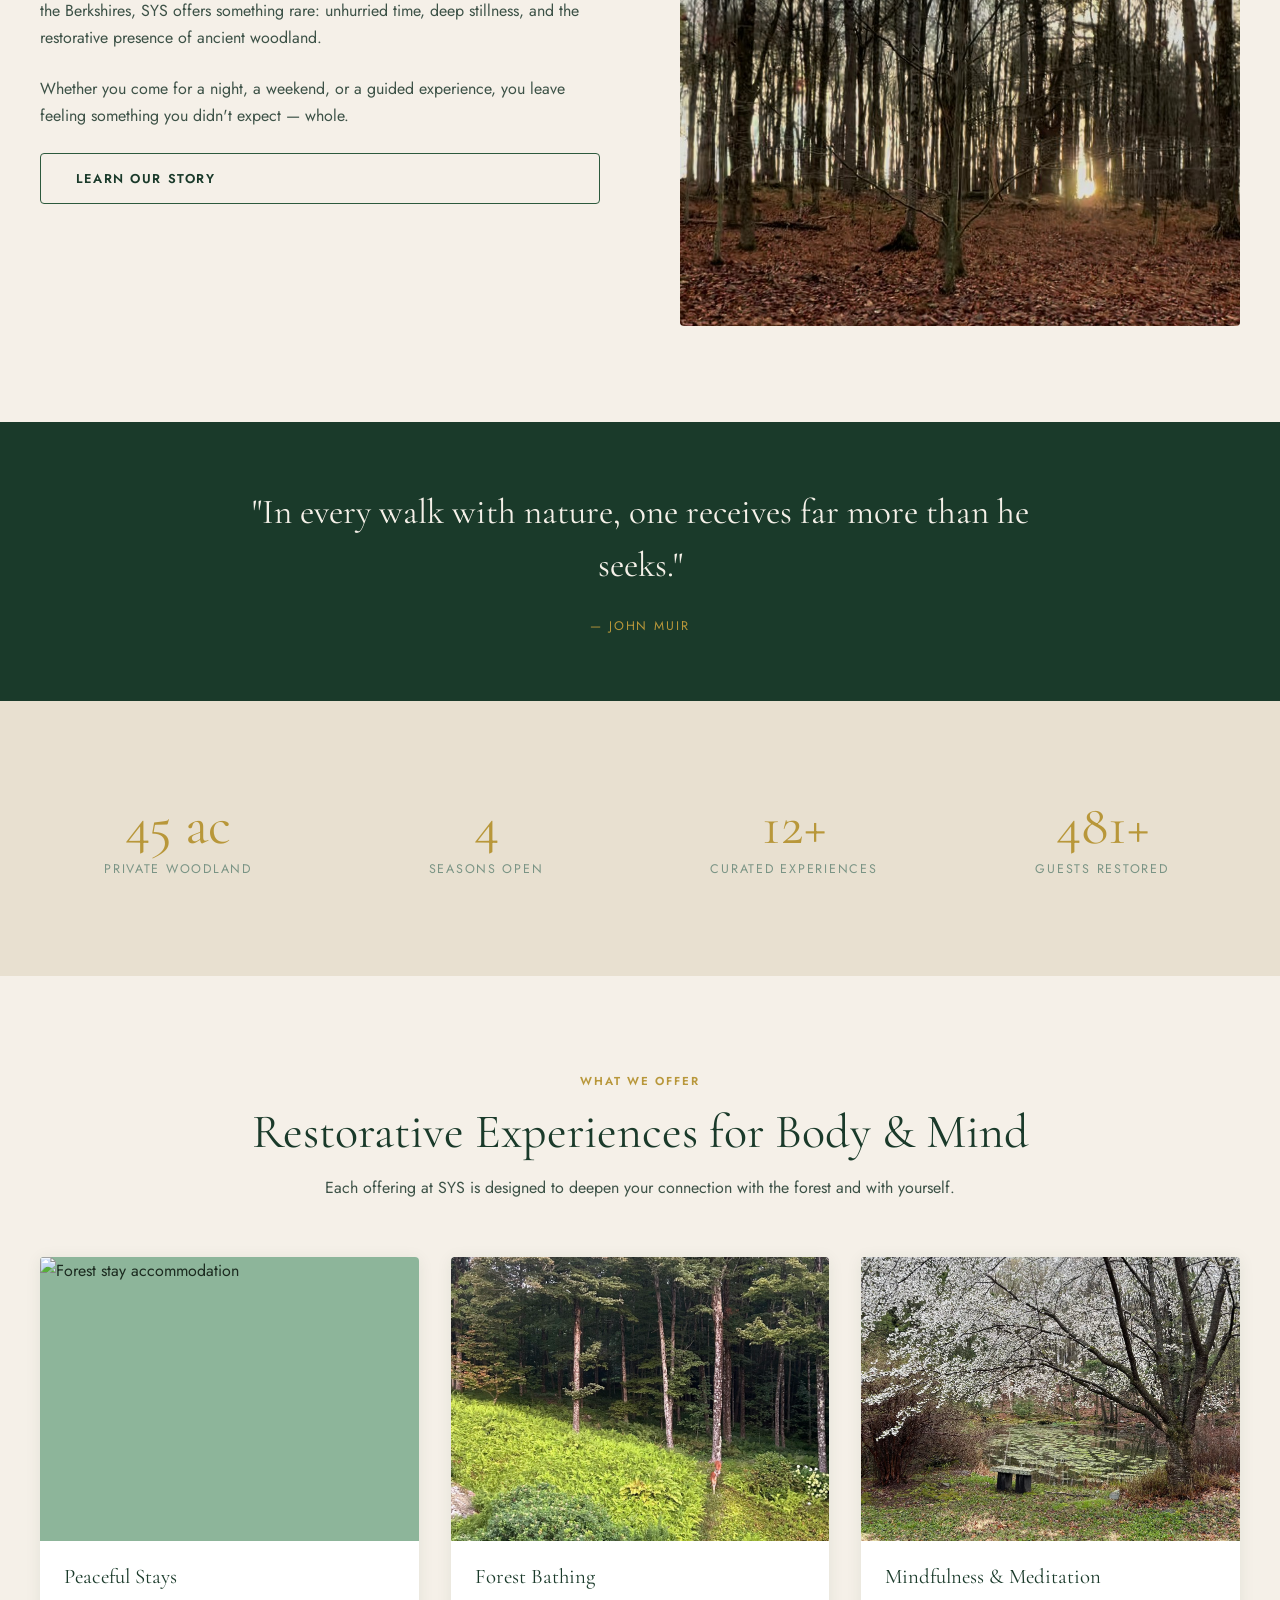
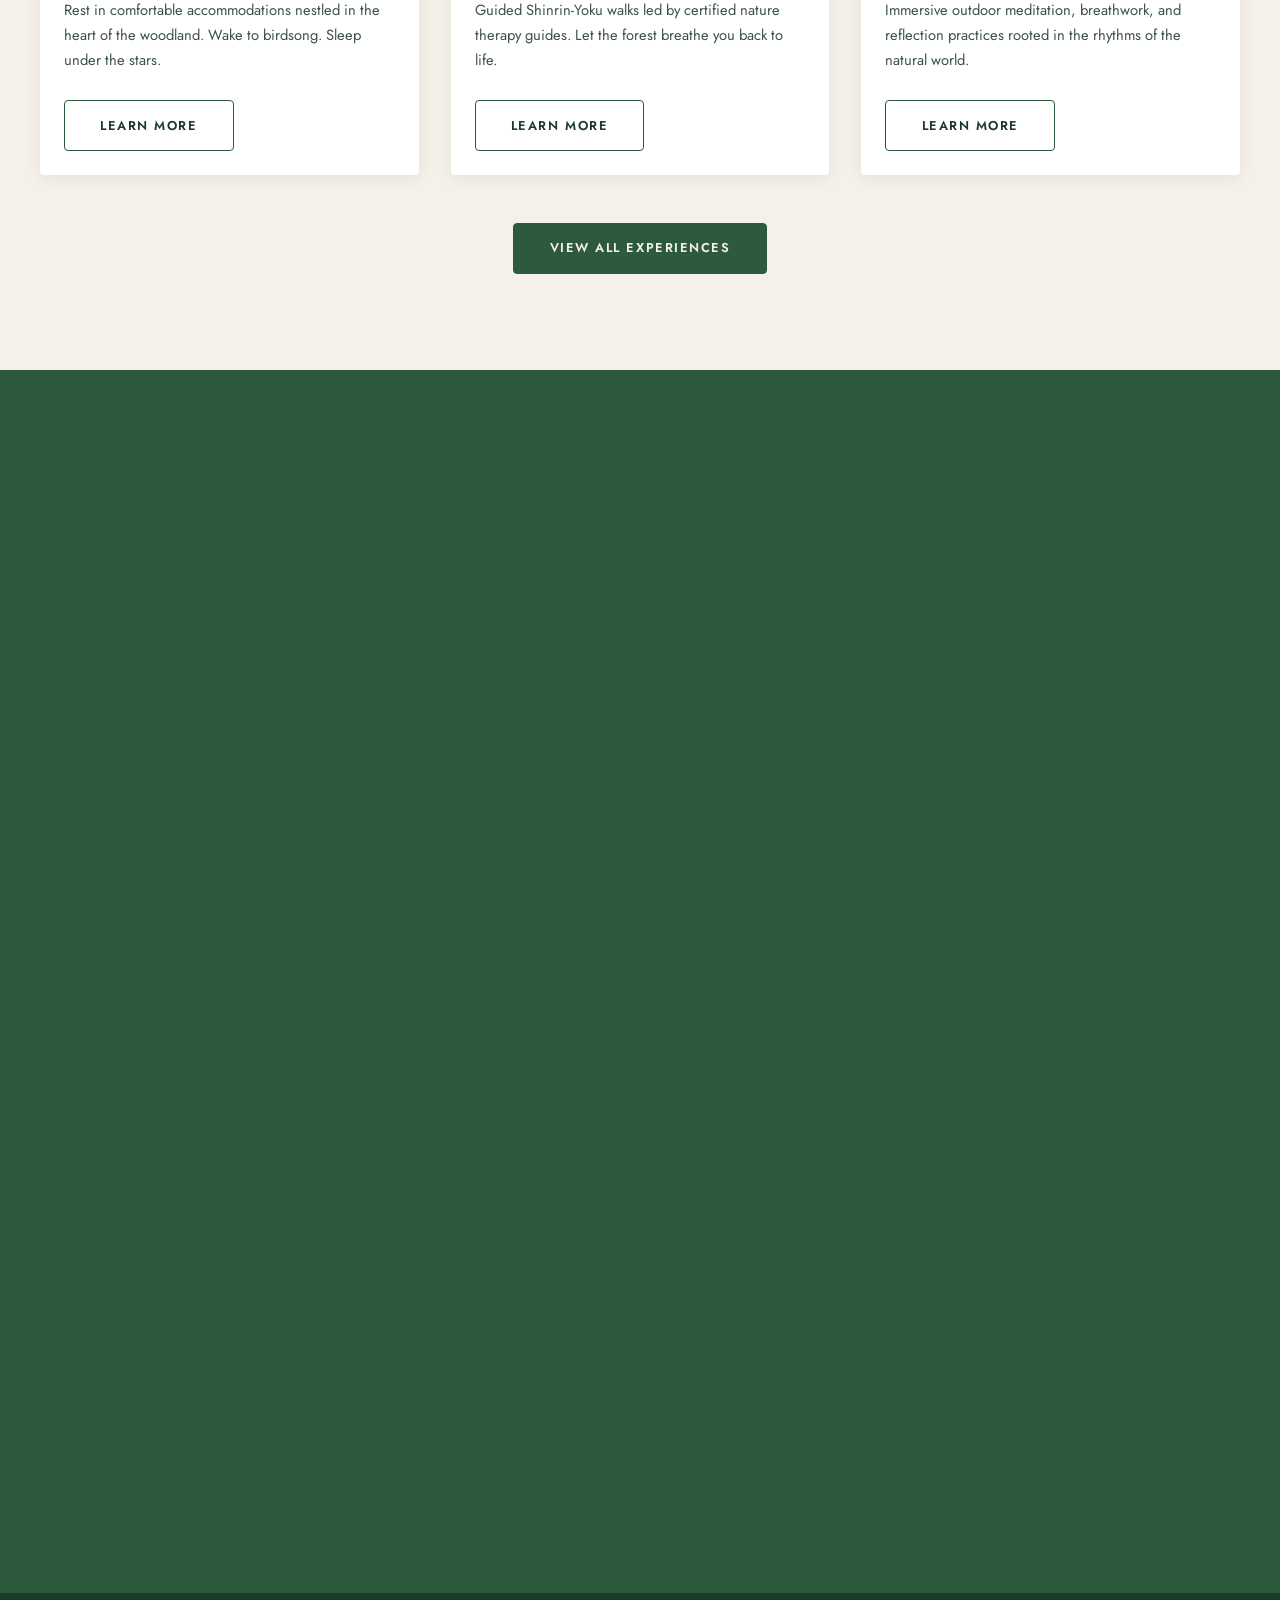
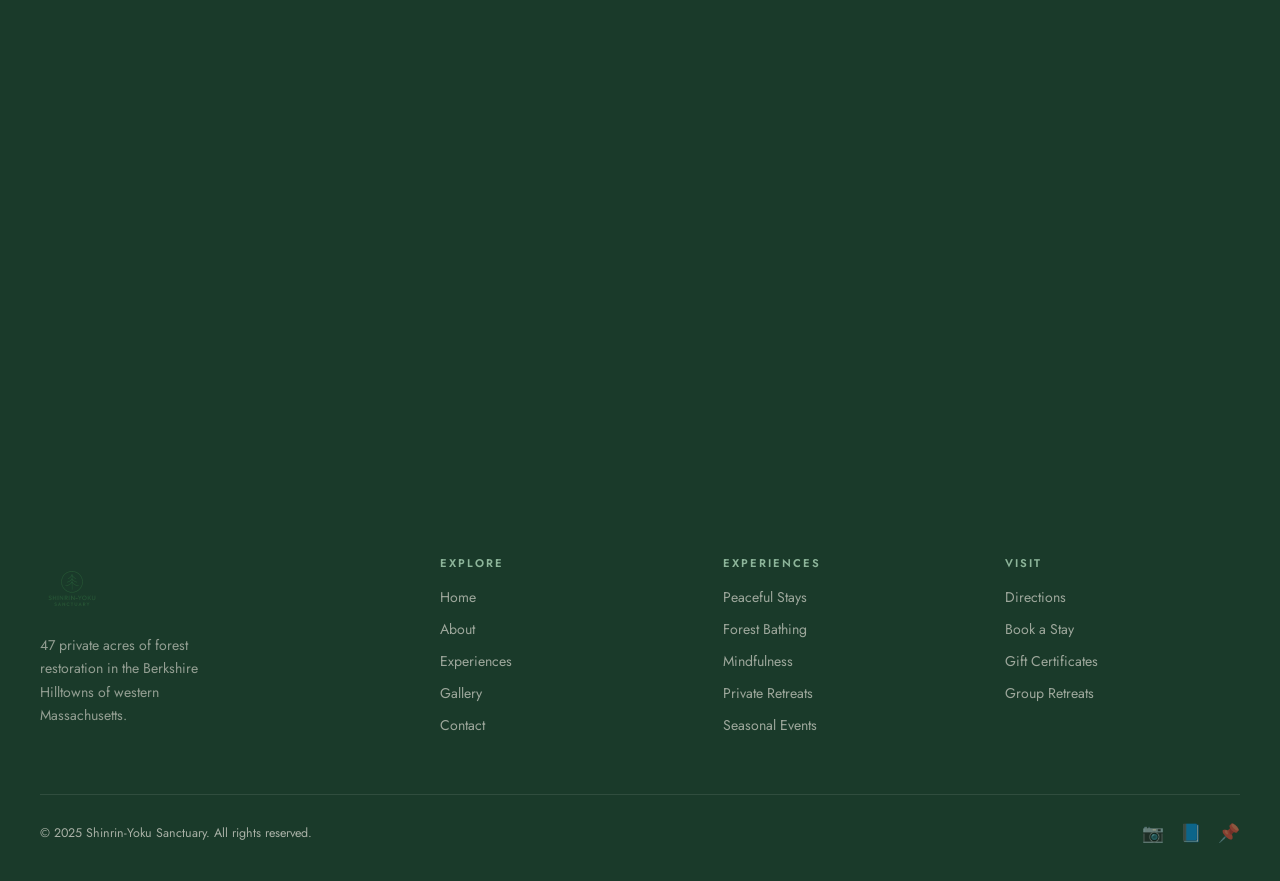
==== commit 8983d502: "Replace text logo with PNG logo across all pages Nav and footer now show logo.png on all 5 pages. Te" ====
--- a/index.html
+++ b/index.html
@@ -81,8 +81,7 @@
 <!-- NAV -->
 <nav class="nav" id="nav">
   <a href="index.html" class="nav-logo">
-    <span class="logo-main">SYS</span>
-    <span class="logo-sub">Shinrin-Yoku Sanctuary</span>
+    <img src="images/logo.png" alt="Shinrin-Yoku Sanctuary">
   </a>
   <ul class="nav-links">
     <li><a href="index.html">Home</a></li>
@@ -300,8 +299,7 @@
   <div class="footer-inner">
     <div class="footer-top">
       <div class="footer-brand">
-        <div class="logo-main">SYS</div>
-        <div class="logo-sub">Shinrin-Yoku Sanctuary</div>
+        <img src="images/logo.png" alt="Shinrin-Yoku Sanctuary">
         <p>47 private acres of forest restoration in the Berkshire Hilltowns of western Massachusetts.</p>
       </div>
       <div class="footer-col">
--- a/css/style.css
+++ b/css/style.css
@@ -116,21 +116,16 @@
 }
 .nav-logo {
   display: flex;
-  flex-direction: column;
-  line-height: 1;
-}
-.nav-logo .logo-main {
-  font-family: var(--font-serif);
-  font-size: 1.55rem;
-  color: var(--cream);
-  letter-spacing: 0.04em;
-}
-.nav-logo .logo-sub {
-  font-size: 0.62rem;
-  letter-spacing: 0.22em;
-  text-transform: uppercase;
-  color: var(--green-pale);
-}
+  align-items: center;
+}
+.nav-logo img {
+  height: 52px;
+  width: auto;
+  display: block;
+}
+/* Keep text fallback hidden */
+.nav-logo .logo-main,
+.nav-logo .logo-sub { display: none; }
 .nav-links {
   display: flex;
   align-items: center;
@@ -533,8 +528,9 @@
 }
 .footer-inner { max-width: var(--max-width); margin: 0 auto; }
 .footer-top { display: grid; grid-template-columns: 1.5fr 1fr 1fr 1fr; gap: 3rem; margin-bottom: 3rem; }
-.footer-brand .logo-main { font-family: var(--font-serif); font-size: 1.4rem; color: var(--cream); }
-.footer-brand .logo-sub { font-size: 0.6rem; letter-spacing: 0.2em; text-transform: uppercase; color: var(--green-pale); }
+.footer-brand .logo-main { display: none; }
+.footer-brand .logo-sub { display: none; }
+.footer-brand img { height: 64px; width: auto; display: block; margin-bottom: 0.5rem; }
 .footer-brand p { margin-top: 0.85rem; font-size: 0.88rem; line-height: 1.65; color: rgba(245,240,232,0.55); max-width: 26ch; }
 .footer-col h4 { font-family: var(--font-sans); font-size: 0.7rem; letter-spacing: 0.18em; text-transform: uppercase; color: var(--green-pale); margin-bottom: 1rem; font-weight: 600; }
 .footer-col a { display: block; font-size: 0.88rem; color: rgba(245,240,232,0.6); margin-bottom: 0.5rem; transition: color var(--transition); }
